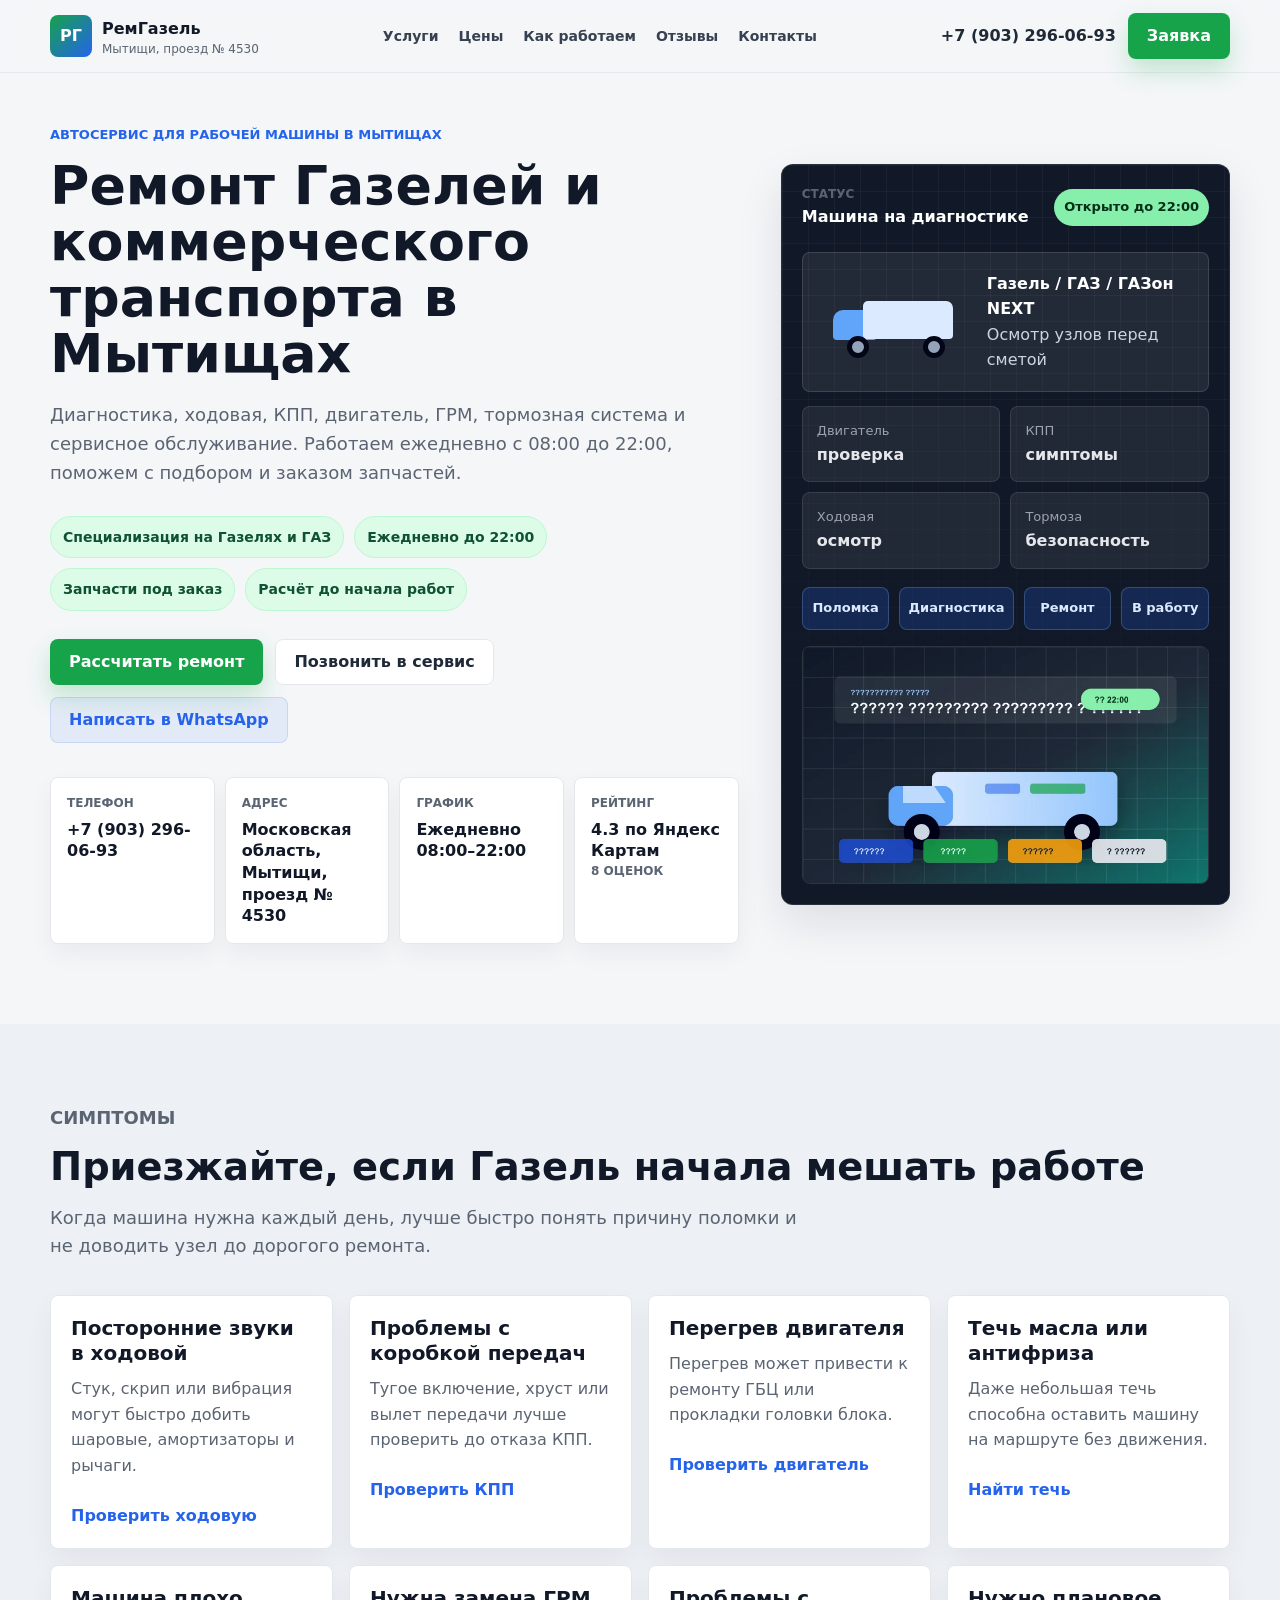
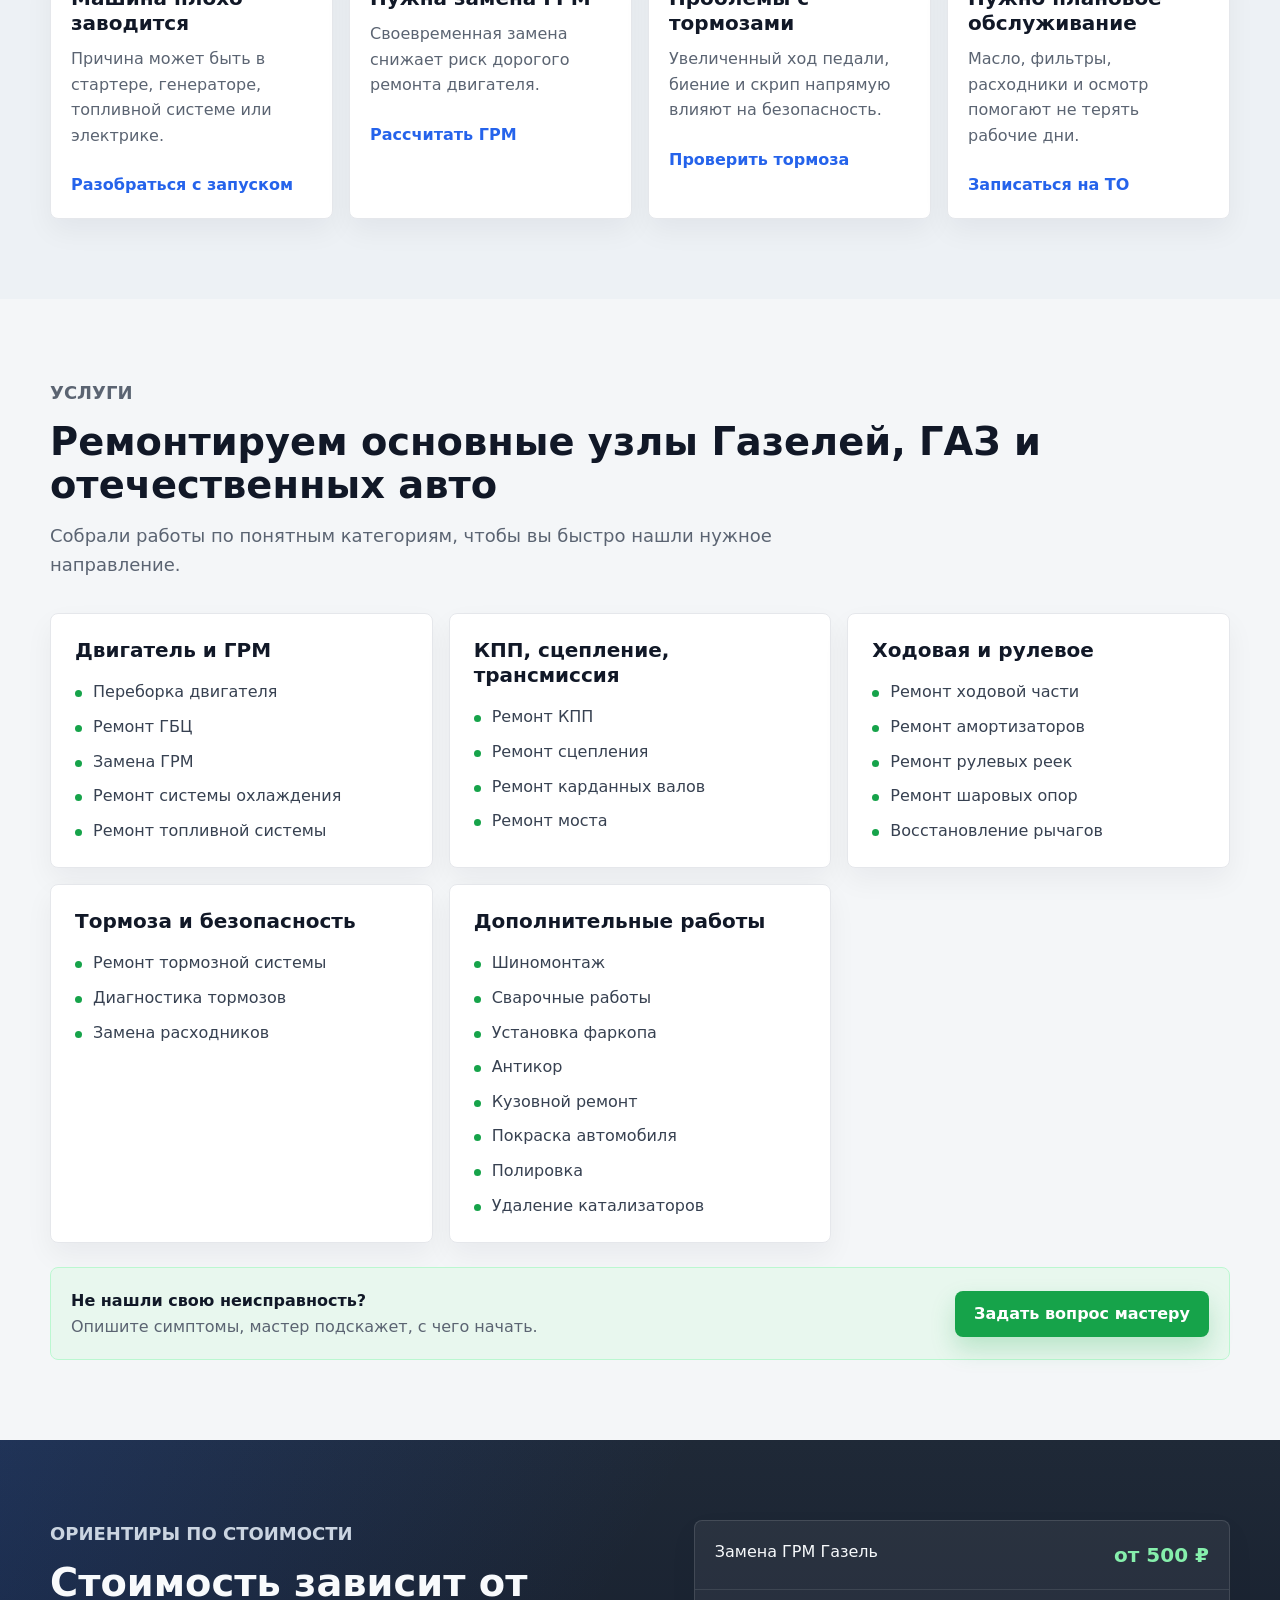
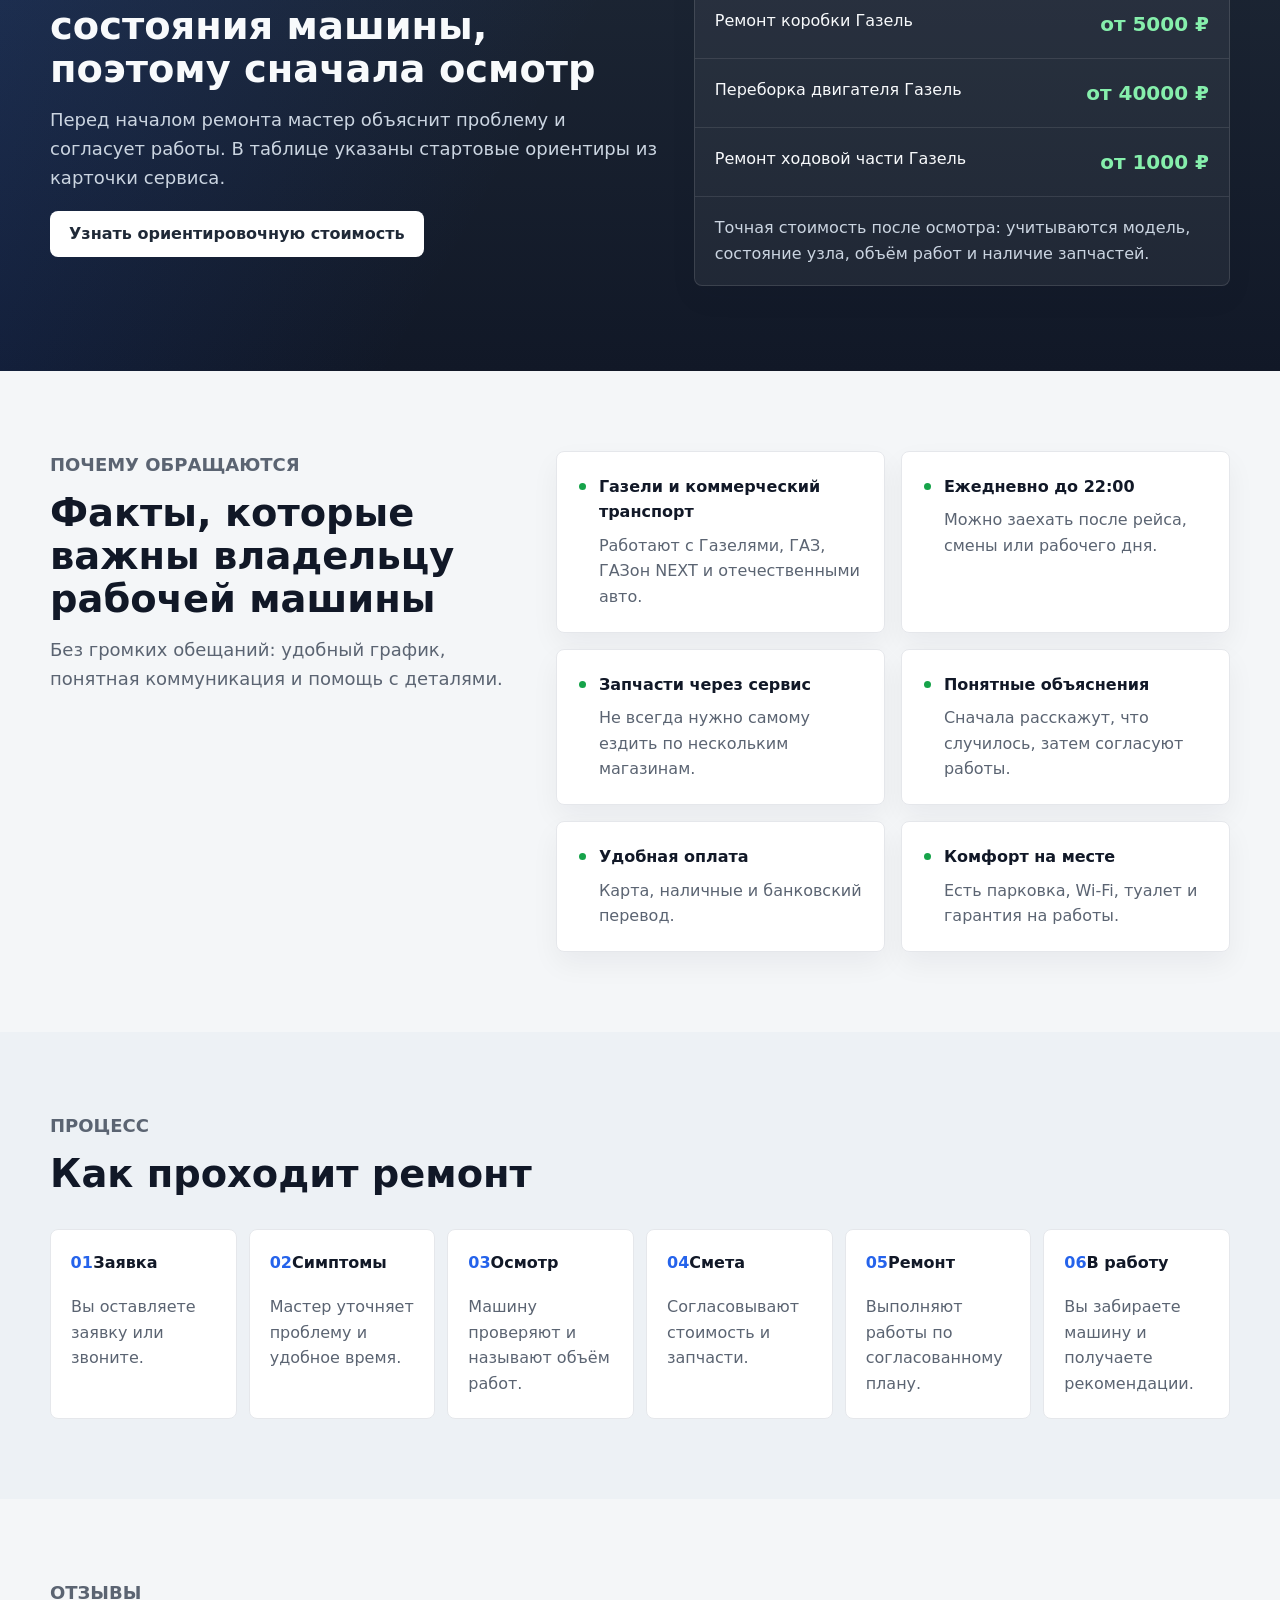
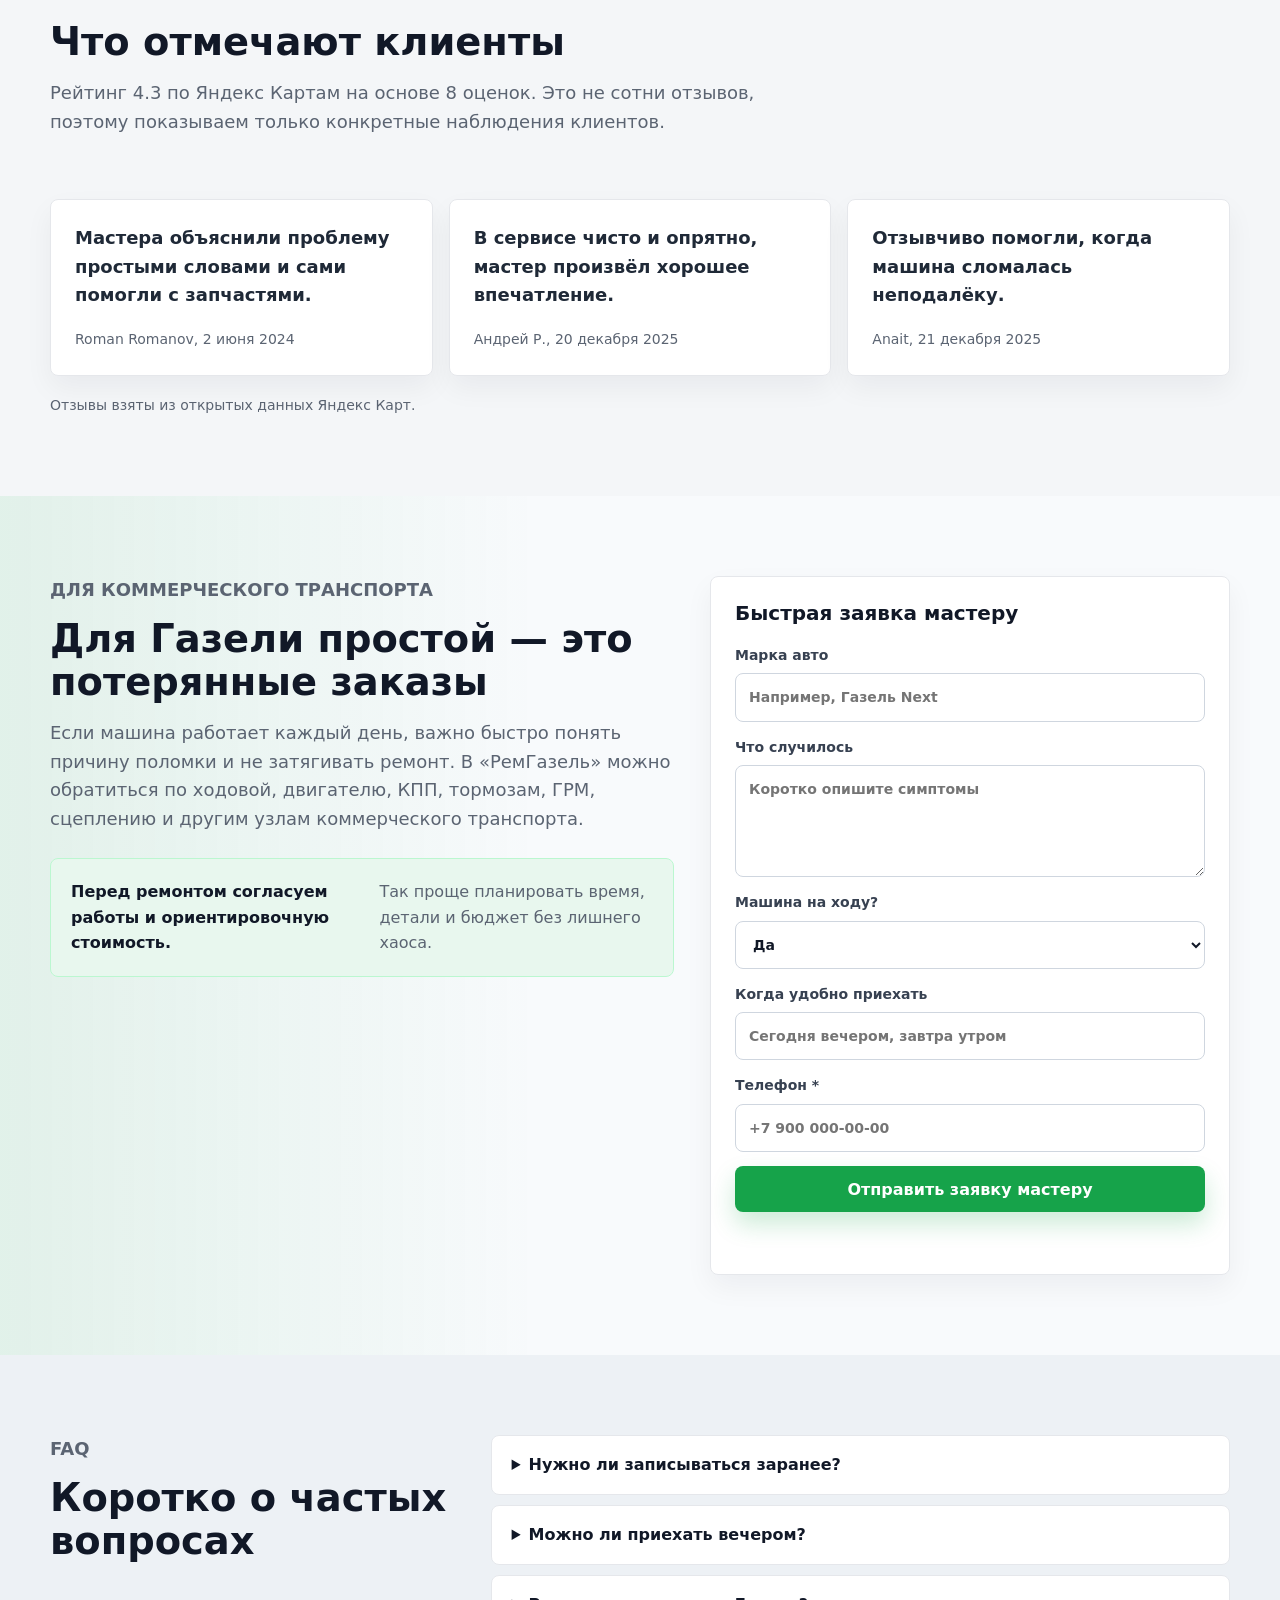
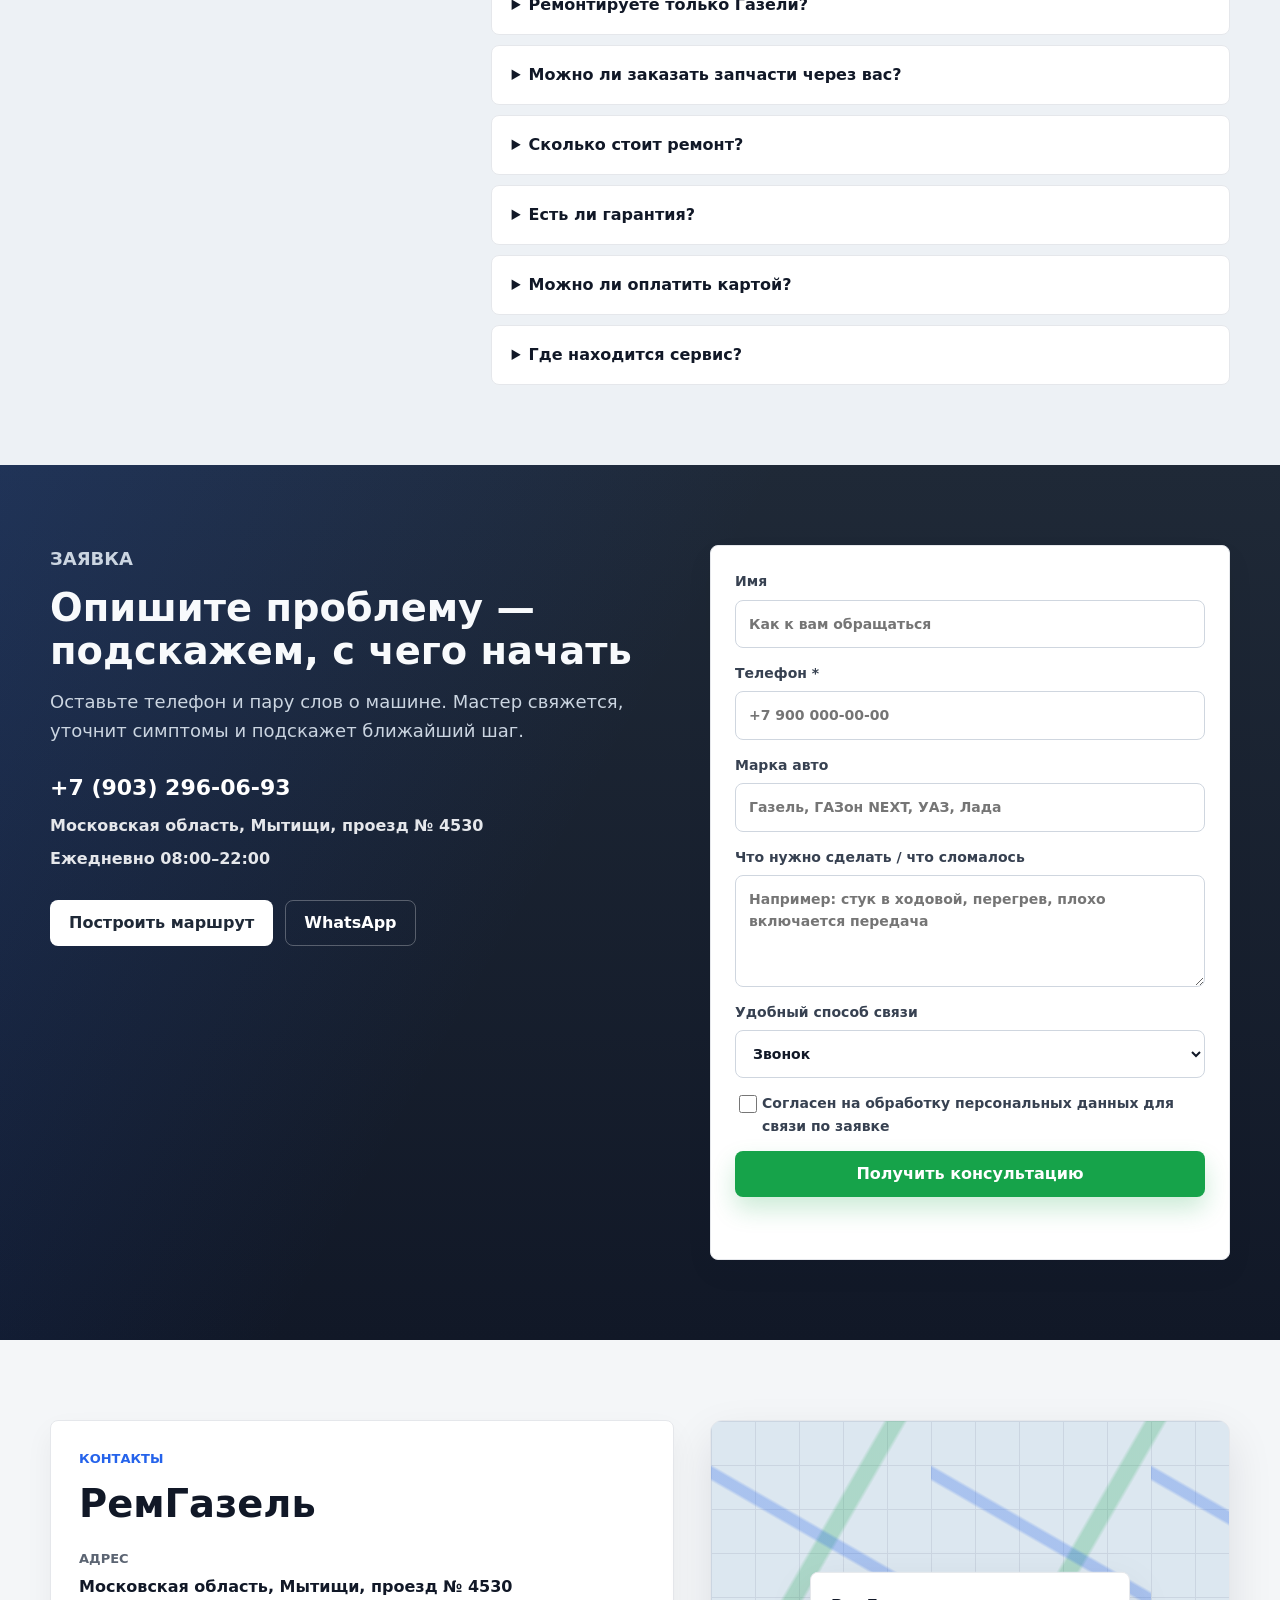
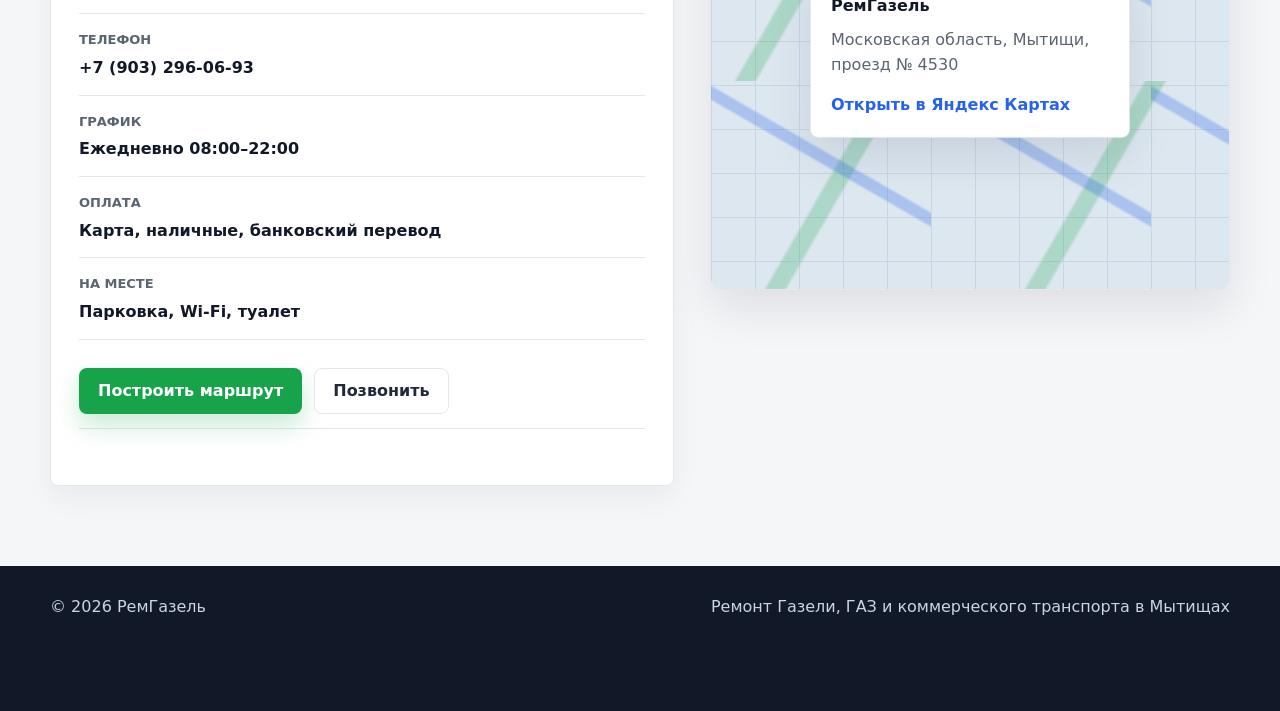
==== index.html @ 5da4205f "Build RemGazel landing" ====
﻿<!doctype html>
<html lang="ru">
<head>
    <meta charset="utf-8">
    <meta name="viewport" content="width=device-width, initial-scale=1">
    <title>Ремонт Газелей в Мытищах | РемГазель</title>
    <meta name="description" content="Ремонт Газелей и коммерческого транспорта в Мытищах: диагностика, КПП, двигатель, ГРМ, ходовая. Ежедневно 08:00–22:00.">
    <meta name="robots" content="index, follow">
    <link rel="canonical" href="https://rombensonn.github.io/remgazel/">
    <meta property="og:type" content="website">
    <meta property="og:title" content="Ремонт Газелей и коммерческого транспорта в Мытищах">
    <meta property="og:description" content="Понятная диагностика, согласование стоимости, помощь с запчастями и работа ежедневно до 22:00.">
    <meta property="og:url" content="https://rombensonn.github.io/remgazel/">
    <meta property="og:image" content="https://rombensonn.github.io/remgazel/assets/img/og-remgazel.webp">
    <meta property="og:locale" content="ru_RU">
    <meta name="theme-color" content="#1F2937">
    <link rel="icon" href="data:image/svg+xml,%3Csvg xmlns='http://www.w3.org/2000/svg' viewBox='0 0 64 64'%3E%3Crect width='64' height='64' rx='10' fill='%2316A34A'/%3E%3Ctext x='32' y='40' font-size='24' text-anchor='middle' font-family='Arial' font-weight='800' fill='white'%3E%D0%A0%D0%93%3C/text%3E%3C/svg%3E">
    <link rel="preload" href="assets/img/hero-service.webp" as="image">
    <link rel="stylesheet" href="assets/css/styles.css">
    <script type="application/ld+json">{"@context":"https://schema.org","@type":"AutoRepair","name":"РемГазель","url":"https://rombensonn.github.io/remgazel/","image":"https://rombensonn.github.io/remgazel/assets/img/og-remgazel.webp","telephone":"+7 (903) 296-06-93","address":{"@type":"PostalAddress","streetAddress":"проезд № 4530","addressLocality":"Мытищи","addressRegion":"Московская область","addressCountry":"RU"},"openingHours":"Mo-Su 08:00-22:00","areaServed":["Мытищи","Московская область"],"aggregateRating":{"@type":"AggregateRating","ratingValue":"4.3","ratingCount":8},"paymentAccepted":["Cash","Credit Card","Bank Transfer"],"makesOffer":[{"@type":"Offer","name":"Ремонт Газели в Мытищах"},{"@type":"Offer","name":"Ремонт коммерческого транспорта"},{"@type":"Offer","name":"Замена ГРМ Газель"},{"@type":"Offer","name":"Ремонт КПП Газель"},{"@type":"Offer","name":"Ремонт двигателя Газель"},{"@type":"Offer","name":"Ремонт ходовой Газель"}]}</script>
    <script type="application/ld+json">{"@context":"https://schema.org","@type":"FAQPage","mainEntity":[{"@type":"Question","name":"Нужно ли записываться заранее?","acceptedAnswer":{"@type":"Answer","text":"Лучше позвонить или оставить заявку: мастер уточнит симптомы и подскажет удобное время приезда."}},{"@type":"Question","name":"Можно ли приехать вечером?","acceptedAnswer":{"@type":"Answer","text":"Да. Сервис работает ежедневно с 08:00 до 22:00, можно заехать после рейса или рабочего дня."}},{"@type":"Question","name":"Ремонтируете только Газели?","acceptedAnswer":{"@type":"Answer","text":"Нет. Работаем с ГАЗ, ГАЗон NEXT, УАЗ, ВАЗ, Лада и другим отечественным, легковым и коммерческим транспортом."}},{"@type":"Question","name":"Можно ли заказать запчасти через вас?","acceptedAnswer":{"@type":"Answer","text":"Да. По многим работам мастер подскажет по деталям и поможет оформить заказ через сервис."}},{"@type":"Question","name":"Сколько стоит ремонт?","acceptedAnswer":{"@type":"Answer","text":"Точная стоимость зависит от модели, состояния узла и объёма работ. До ремонта согласуем ориентировочную смету."}},{"@type":"Question","name":"Есть ли гарантия?","acceptedAnswer":{"@type":"Answer","text":"Да, на выполненные работы предоставляется гарантия. Условия зависят от вида ремонта и установленных деталей."}},{"@type":"Question","name":"Можно ли оплатить картой?","acceptedAnswer":{"@type":"Answer","text":"Да. Доступна оплата картой, наличными и банковским переводом."}},{"@type":"Question","name":"Где находится сервис?","acceptedAnswer":{"@type":"Answer","text":"Мы находимся в Мытищах: Московская область, проезд № 4530."}}]}</script>
</head>
<body>
<a class="skip-link" href="#main">Перейти к содержанию</a>

<header class="site-header" data-header>
    <div class="container header-inner">
        <a class="brand" href="#top" aria-label="РемГазель, в начало страницы">
            <span class="brand-mark">РГ</span>
            <span>
                <strong>РемГазель</strong>
                <small>Мытищи, проезд № 4530</small>
            </span>
        </a>
        <nav class="nav" aria-label="Основная навигация" data-nav>
            <a href="#services">Услуги</a>
            <a href="#prices">Цены</a>
            <a href="#process">Как работаем</a>
            <a href="#reviews">Отзывы</a>
            <a href="#contacts">Контакты</a>
        </nav>
        <div class="header-actions">
            <a class="header-phone" href="tel:+79032960693">+7 (903) 296-06-93</a>
            <a class="btn btn-primary" href="#lead">Заявка</a>
            <button class="menu-toggle" type="button" aria-label="Открыть меню" aria-expanded="false" data-menu-toggle>
                <span></span><span></span><span></span>
            </button>
        </div>
    </div>
</header>

<main id="main">
    <section class="hero section" id="top">
        <div class="container hero-grid">
            <div class="hero-copy reveal">
                <p class="eyebrow">Автосервис для рабочей машины в Мытищах</p>
                <h1>Ремонт Газелей и коммерческого транспорта в Мытищах</h1>
                <p class="hero-subtitle">Диагностика, ходовая, КПП, двигатель, ГРМ, тормозная система и сервисное обслуживание. Работаем ежедневно с 08:00 до 22:00, поможем с подбором и заказом запчастей.</p>
                <div class="quick-points" aria-label="Короткие преимущества">
                    <span>Специализация на Газелях и ГАЗ</span>
                    <span>Ежедневно до 22:00</span>
                    <span>Запчасти под заказ</span>
                    <span>Расчёт до начала работ</span>
                </div>
                <div class="hero-cta">
                    <a class="btn btn-primary" href="#lead">Рассчитать ремонт</a>
                    <a class="btn btn-secondary" href="tel:+79032960693">Позвонить в сервис</a>
                    <a class="btn btn-ghost" target="_blank" rel="noopener" href="https://wa.me/79032960693?text=%D0%97%D0%B4%D1%80%D0%B0%D0%B2%D1%81%D1%82%D0%B2%D1%83%D0%B9%D1%82%D0%B5.%20%D0%A5%D0%BE%D1%87%D1%83%20%D1%83%D1%82%D0%BE%D1%87%D0%BD%D0%B8%D1%82%D1%8C%20%D1%80%D0%B5%D0%BC%D0%BE%D0%BD%D1%82%20%D0%93%D0%B0%D0%B7%D0%B5%D0%BB%D0%B8">Написать в WhatsApp</a>
                </div>
                <div class="hero-facts" aria-label="Контакты сервиса">
                    <div><span>Телефон</span><a href="tel:+79032960693">+7 (903) 296-06-93</a></div>
                    <div><span>Адрес</span><strong>Московская область, Мытищи, проезд № 4530</strong></div>
                    <div><span>График</span><strong>Ежедневно 08:00–22:00</strong></div>
                    <div><span>Рейтинг</span><strong>4.3 по Яндекс Картам</strong><small>8 оценок</small></div>
                </div>
            </div>

            <div class="hero-panel reveal" aria-label="Сервисная панель коммерческого транспорта">
                <div class="panel-top">
                    <div>
                        <span class="panel-label">Статус</span>
                        <strong>Машина на диагностике</strong>
                    </div>
                    <span class="live-pill">Открыто до 22:00</span>
                </div>
                <div class="vehicle-card">
                    <div class="vehicle-shape" aria-hidden="true">
                        <span class="cab"></span>
                        <span class="body"></span>
                        <span class="wheel wheel-a"></span>
                        <span class="wheel wheel-b"></span>
                    </div>
                    <div>
                        <strong>Газель / ГАЗ / ГАЗон NEXT</strong>
                        <span>Осмотр узлов перед сметой</span>
                    </div>
                </div>
                <div class="diagnostic-list">
                    <div><span>Двигатель</span><strong>проверка</strong></div>
                    <div><span>КПП</span><strong>симптомы</strong></div>
                    <div><span>Ходовая</span><strong>осмотр</strong></div>
                    <div><span>Тормоза</span><strong>безопасность</strong></div>
                </div>
                <div class="route-line" aria-label="Маршрут ремонта">
                    <span>Поломка</span>
                    <span>Диагностика</span>
                    <span>Ремонт</span>
                    <span>В работу</span>
                </div>
                <img class="hero-image" src="assets/img/hero-service.webp" width="720" height="420" alt="Инженерная панель диагностики коммерческого транспорта РемГазель">
            </div>
        </div>
    </section>

    <section class="section section-muted">
        <div class="container">
            <div class="section-head reveal">
                <p class="eyebrow">Симптомы</p>
                <h2>Приезжайте, если Газель начала мешать работе</h2>
                <p>Когда машина нужна каждый день, лучше быстро понять причину поломки и не доводить узел до дорогого ремонта.</p>
            </div>
            <div class="symptom-grid">
                                    <article class="symptom-card reveal">
                        <h3>Посторонние звуки в ходовой</h3>
                        <p>Стук, скрип или вибрация могут быстро добить шаровые, амортизаторы и рычаги.</p>
                        <a href="#lead">Проверить ходовую</a>
                    </article>
                                    <article class="symptom-card reveal">
                        <h3>Проблемы с коробкой передач</h3>
                        <p>Тугое включение, хруст или вылет передачи лучше проверить до отказа КПП.</p>
                        <a href="#lead">Проверить КПП</a>
                    </article>
                                    <article class="symptom-card reveal">
                        <h3>Перегрев двигателя</h3>
                        <p>Перегрев может привести к ремонту ГБЦ или прокладки головки блока.</p>
                        <a href="#lead">Проверить двигатель</a>
                    </article>
                                    <article class="symptom-card reveal">
                        <h3>Течь масла или антифриза</h3>
                        <p>Даже небольшая течь способна оставить машину на маршруте без движения.</p>
                        <a href="#lead">Найти течь</a>
                    </article>
                                    <article class="symptom-card reveal">
                        <h3>Машина плохо заводится</h3>
                        <p>Причина может быть в стартере, генераторе, топливной системе или электрике.</p>
                        <a href="#lead">Разобраться с запуском</a>
                    </article>
                                    <article class="symptom-card reveal">
                        <h3>Нужна замена ГРМ</h3>
                        <p>Своевременная замена снижает риск дорогого ремонта двигателя.</p>
                        <a href="#lead">Рассчитать ГРМ</a>
                    </article>
                                    <article class="symptom-card reveal">
                        <h3>Проблемы с тормозами</h3>
                        <p>Увеличенный ход педали, биение и скрип напрямую влияют на безопасность.</p>
                        <a href="#lead">Проверить тормоза</a>
                    </article>
                                    <article class="symptom-card reveal">
                        <h3>Нужно плановое обслуживание</h3>
                        <p>Масло, фильтры, расходники и осмотр помогают не терять рабочие дни.</p>
                        <a href="#lead">Записаться на ТО</a>
                    </article>
                            </div>
        </div>
    </section>

    <section class="section" id="services">
        <div class="container">
            <div class="section-head reveal">
                <p class="eyebrow">Услуги</p>
                <h2>Ремонтируем основные узлы Газелей, ГАЗ и отечественных авто</h2>
                <p>Собрали работы по понятным категориям, чтобы вы быстро нашли нужное направление.</p>
            </div>
            <div class="service-grid">
                                    <article class="service-card reveal">
                        <h3>Двигатель и ГРМ</h3>
                        <ul>
                                                            <li>Переборка двигателя</li>
                                                            <li>Ремонт ГБЦ</li>
                                                            <li>Замена ГРМ</li>
                                                            <li>Ремонт системы охлаждения</li>
                                                            <li>Ремонт топливной системы</li>
                                                    </ul>
                    </article>
                                    <article class="service-card reveal">
                        <h3>КПП, сцепление, трансмиссия</h3>
                        <ul>
                                                            <li>Ремонт КПП</li>
                                                            <li>Ремонт сцепления</li>
                                                            <li>Ремонт карданных валов</li>
                                                            <li>Ремонт моста</li>
                                                    </ul>
                    </article>
                                    <article class="service-card reveal">
                        <h3>Ходовая и рулевое</h3>
                        <ul>
                                                            <li>Ремонт ходовой части</li>
                                                            <li>Ремонт амортизаторов</li>
                                                            <li>Ремонт рулевых реек</li>
                                                            <li>Ремонт шаровых опор</li>
                                                            <li>Восстановление рычагов</li>
                                                    </ul>
                    </article>
                                    <article class="service-card reveal">
                        <h3>Тормоза и безопасность</h3>
                        <ul>
                                                            <li>Ремонт тормозной системы</li>
                                                            <li>Диагностика тормозов</li>
                                                            <li>Замена расходников</li>
                                                    </ul>
                    </article>
                                    <article class="service-card reveal">
                        <h3>Дополнительные работы</h3>
                        <ul>
                                                            <li>Шиномонтаж</li>
                                                            <li>Сварочные работы</li>
                                                            <li>Установка фаркопа</li>
                                                            <li>Антикор</li>
                                                            <li>Кузовной ремонт</li>
                                                            <li>Покраска автомобиля</li>
                                                            <li>Полировка</li>
                                                            <li>Удаление катализаторов</li>
                                                    </ul>
                    </article>
                            </div>
            <div class="inline-cta reveal">
                <div>
                    <strong>Не нашли свою неисправность?</strong>
                    <span>Опишите симптомы, мастер подскажет, с чего начать.</span>
                </div>
                <a class="btn btn-primary" href="#lead">Задать вопрос мастеру</a>
            </div>
        </div>
    </section>

    <section class="section section-graphite" id="prices">
        <div class="container prices-layout">
            <div class="section-head invert reveal">
                <p class="eyebrow">Ориентиры по стоимости</p>
                <h2>Стоимость зависит от состояния машины, поэтому сначала осмотр</h2>
                <p>Перед началом ремонта мастер объяснит проблему и согласует работы. В таблице указаны стартовые ориентиры из карточки сервиса.</p>
                <a class="btn btn-light" href="#lead">Узнать ориентировочную стоимость</a>
            </div>
            <div class="price-table reveal" role="table" aria-label="Ориентиры по стоимости ремонта">
                                    <div class="price-row" role="row">
                        <span role="cell">Замена ГРМ Газель</span>
                        <strong role="cell">от 500 ₽</strong>
                    </div>
                                    <div class="price-row" role="row">
                        <span role="cell">Ремонт коробки Газель</span>
                        <strong role="cell">от 5000 ₽</strong>
                    </div>
                                    <div class="price-row" role="row">
                        <span role="cell">Переборка двигателя Газель</span>
                        <strong role="cell">от 40000 ₽</strong>
                    </div>
                                    <div class="price-row" role="row">
                        <span role="cell">Ремонт ходовой части Газель</span>
                        <strong role="cell">от 1000 ₽</strong>
                    </div>
                                <p class="price-note">Точная стоимость после осмотра: учитываются модель, состояние узла, объём работ и наличие запчастей.</p>
            </div>
        </div>
    </section>

    <section class="section">
        <div class="container why-layout">
            <div class="section-head reveal">
                <p class="eyebrow">Почему обращаются</p>
                <h2>Факты, которые важны владельцу рабочей машины</h2>
                <p>Без громких обещаний: удобный график, понятная коммуникация и помощь с деталями.</p>
            </div>
            <div class="benefit-grid">
                <div class="benefit-card reveal"><strong>Газели и коммерческий транспорт</strong><span>Работают с Газелями, ГАЗ, ГАЗон NEXT и отечественными авто.</span></div>
                <div class="benefit-card reveal"><strong>Ежедневно до 22:00</strong><span>Можно заехать после рейса, смены или рабочего дня.</span></div>
                <div class="benefit-card reveal"><strong>Запчасти через сервис</strong><span>Не всегда нужно самому ездить по нескольким магазинам.</span></div>
                <div class="benefit-card reveal"><strong>Понятные объяснения</strong><span>Сначала расскажут, что случилось, затем согласуют работы.</span></div>
                <div class="benefit-card reveal"><strong>Удобная оплата</strong><span>Карта, наличные и банковский перевод.</span></div>
                <div class="benefit-card reveal"><strong>Комфорт на месте</strong><span>Есть парковка, Wi-Fi, туалет и гарантия на работы.</span></div>
            </div>
        </div>
    </section>

    <section class="section section-muted" id="process">
        <div class="container">
            <div class="section-head reveal">
                <p class="eyebrow">Процесс</p>
                <h2>Как проходит ремонт</h2>
            </div>
            <ol class="process-route reveal">
                <li><span>01</span><strong>Заявка</strong><p>Вы оставляете заявку или звоните.</p></li>
                <li><span>02</span><strong>Симптомы</strong><p>Мастер уточняет проблему и удобное время.</p></li>
                <li><span>03</span><strong>Осмотр</strong><p>Машину проверяют и называют объём работ.</p></li>
                <li><span>04</span><strong>Смета</strong><p>Согласовывают стоимость и запчасти.</p></li>
                <li><span>05</span><strong>Ремонт</strong><p>Выполняют работы по согласованному плану.</p></li>
                <li><span>06</span><strong>В работу</strong><p>Вы забираете машину и получаете рекомендации.</p></li>
            </ol>
        </div>
    </section>

    <section class="section" id="reviews">
        <div class="container reviews-layout">
            <div class="section-head reveal">
                <p class="eyebrow">Отзывы</p>
                <h2>Что отмечают клиенты</h2>
                <p>Рейтинг 4.3 по Яндекс Картам на основе 8 оценок. Это не сотни отзывов, поэтому показываем только конкретные наблюдения клиентов.</p>
            </div>
            <div class="review-grid">
                <figure class="review-card reveal">
                    <blockquote>Мастера объяснили проблему простыми словами и сами помогли с запчастями.</blockquote>
                    <figcaption>Roman Romanov, 2 июня 2024</figcaption>
                </figure>
                <figure class="review-card reveal">
                    <blockquote>В сервисе чисто и опрятно, мастер произвёл хорошее впечатление.</blockquote>
                    <figcaption>Андрей Р., 20 декабря 2025</figcaption>
                </figure>
                <figure class="review-card reveal">
                    <blockquote>Отзывчиво помогли, когда машина сломалась неподалёку.</blockquote>
                    <figcaption>Anait, 21 декабря 2025</figcaption>
                </figure>
            </div>
            <p class="source-note">Отзывы взяты из открытых данных Яндекс Карт.</p>
        </div>
    </section>

    <section class="section commercial-section">
        <div class="container commercial-grid">
            <div class="commercial-copy reveal">
                <p class="eyebrow">Для коммерческого транспорта</p>
                <h2>Для Газели простой — это потерянные заказы</h2>
                <p>Если машина работает каждый день, важно быстро понять причину поломки и не затягивать ремонт. В «РемГазель» можно обратиться по ходовой, двигателю, КПП, тормозам, ГРМ, сцеплению и другим узлам коммерческого транспорта.</p>
                <div class="risk-card">
                    <strong>Перед ремонтом согласуем работы и ориентировочную стоимость.</strong>
                    <span>Так проще планировать время, детали и бюджет без лишнего хаоса.</span>
                </div>
            </div>
            <form class="lead-form mini-form reveal" data-lead-form novalidate>
                <h3>Быстрая заявка мастеру</h3>
                <label>Марка авто<input name="car" type="text" maxlength="80" placeholder="Например, Газель Next"></label>
                <label>Что случилось<textarea name="issue" maxlength="1000" placeholder="Коротко опишите симптомы"></textarea></label>
                <label>Машина на ходу?
                    <select name="vehicle_status">
                        <option value="Да">Да</option>
                        <option value="Нет">Нет</option>
                    </select>
                </label>
                <label>Когда удобно приехать<input name="preferred_time" type="text" maxlength="80" placeholder="Сегодня вечером, завтра утром"></label>
                <label>Телефон *<input name="phone" type="tel" inputmode="tel" autocomplete="tel" required placeholder="+7 900 000-00-00"></label>
                <input type="hidden" name="contact_method" value="Звонок">
                <input type="hidden" name="page_url" value="">
                <input type="hidden" name="utm_source" value="">
                <input type="hidden" name="utm_medium" value="">
                <input type="hidden" name="utm_campaign" value="">
                <label class="hp-field">Сайт<input name="website" type="text" tabindex="-1" autocomplete="off"></label>
                <button class="btn btn-primary" type="submit">Отправить заявку мастеру</button>
                <p class="form-message" role="status" aria-live="polite"></p>
            </form>
        </div>
    </section>

    <section class="section section-muted" id="faq">
        <div class="container faq-layout">
            <div class="section-head reveal">
                <p class="eyebrow">FAQ</p>
                <h2>Коротко о частых вопросах</h2>
            </div>
            <div class="faq-list reveal">
                                    <details>
                        <summary>Нужно ли записываться заранее?</summary>
                        <p>Лучше позвонить или оставить заявку: мастер уточнит симптомы и подскажет удобное время приезда.</p>
                    </details>
                                    <details>
                        <summary>Можно ли приехать вечером?</summary>
                        <p>Да. Сервис работает ежедневно с 08:00 до 22:00, можно заехать после рейса или рабочего дня.</p>
                    </details>
                                    <details>
                        <summary>Ремонтируете только Газели?</summary>
                        <p>Нет. Работаем с ГАЗ, ГАЗон NEXT, УАЗ, ВАЗ, Лада и другим отечественным, легковым и коммерческим транспортом.</p>
                    </details>
                                    <details>
                        <summary>Можно ли заказать запчасти через вас?</summary>
                        <p>Да. По многим работам мастер подскажет по деталям и поможет оформить заказ через сервис.</p>
                    </details>
                                    <details>
                        <summary>Сколько стоит ремонт?</summary>
                        <p>Точная стоимость зависит от модели, состояния узла и объёма работ. До ремонта согласуем ориентировочную смету.</p>
                    </details>
                                    <details>
                        <summary>Есть ли гарантия?</summary>
                        <p>Да, на выполненные работы предоставляется гарантия. Условия зависят от вида ремонта и установленных деталей.</p>
                    </details>
                                    <details>
                        <summary>Можно ли оплатить картой?</summary>
                        <p>Да. Доступна оплата картой, наличными и банковским переводом.</p>
                    </details>
                                    <details>
                        <summary>Где находится сервис?</summary>
                        <p>Мы находимся в Мытищах: Московская область, проезд № 4530.</p>
                    </details>
                            </div>
        </div>
    </section>

    <section class="section final-cta" id="lead">
        <div class="container lead-grid">
            <div class="section-head invert reveal">
                <p class="eyebrow">Заявка</p>
                <h2>Опишите проблему — подскажем, с чего начать</h2>
                <p>Оставьте телефон и пару слов о машине. Мастер свяжется, уточнит симптомы и подскажет ближайший шаг.</p>
                <div class="contact-stack">
                    <a href="tel:+79032960693">+7 (903) 296-06-93</a>
                    <span>Московская область, Мытищи, проезд № 4530</span>
                    <span>Ежедневно 08:00–22:00</span>
                </div>
                <div class="hero-cta">
                    <a class="btn btn-light" target="_blank" rel="noopener" href="https://yandex.ru/maps/?text=%D0%9C%D0%BE%D1%81%D0%BA%D0%BE%D0%B2%D1%81%D0%BA%D0%B0%D1%8F+%D0%BE%D0%B1%D0%BB%D0%B0%D1%81%D1%82%D1%8C%2C+%D0%9C%D1%8B%D1%82%D0%B8%D1%89%D0%B8%2C+%D0%BF%D1%80%D0%BE%D0%B5%D0%B7%D0%B4+%E2%84%96+4530">Построить маршрут</a>
                    <a class="btn btn-outline-light" target="_blank" rel="noopener" href="https://wa.me/79032960693?text=%D0%97%D0%B4%D1%80%D0%B0%D0%B2%D1%81%D1%82%D0%B2%D1%83%D0%B9%D1%82%D0%B5.%20%D0%A5%D0%BE%D1%87%D1%83%20%D1%83%D1%82%D0%BE%D1%87%D0%BD%D0%B8%D1%82%D1%8C%20%D1%80%D0%B5%D0%BC%D0%BE%D0%BD%D1%82%20%D0%93%D0%B0%D0%B7%D0%B5%D0%BB%D0%B8">WhatsApp</a>
                </div>
            </div>
            <form class="lead-form reveal" data-lead-form novalidate>
                <label>Имя<input name="name" type="text" maxlength="80" autocomplete="name" placeholder="Как к вам обращаться"></label>
                <label>Телефон *<input name="phone" type="tel" inputmode="tel" autocomplete="tel" required placeholder="+7 900 000-00-00"></label>
                <label>Марка авто<input name="car" type="text" maxlength="80" placeholder="Газель, ГАЗон NEXT, УАЗ, Лада"></label>
                <label>Что нужно сделать / что сломалось<textarea name="issue" maxlength="1000" placeholder="Например: стук в ходовой, перегрев, плохо включается передача"></textarea></label>
                <label>Удобный способ связи
                    <select name="contact_method">
                        <option value="Звонок">Звонок</option>
                        <option value="WhatsApp">WhatsApp</option>
                        <option value="Telegram">Telegram</option>
                    </select>
                </label>
                <label class="consent"><input type="checkbox" name="consent" value="1" required> Согласен на обработку персональных данных для связи по заявке</label>
                <input type="hidden" name="page_url" value="">
                <input type="hidden" name="utm_source" value="">
                <input type="hidden" name="utm_medium" value="">
                <input type="hidden" name="utm_campaign" value="">
                <label class="hp-field">Сайт<input name="website" type="text" tabindex="-1" autocomplete="off"></label>
                <button class="btn btn-primary" type="submit">Получить консультацию</button>
                <p class="form-message" role="status" aria-live="polite"></p>
            </form>
        </div>
    </section>

    <section class="section contacts-section" id="contacts">
        <div class="container contacts-grid">
            <div class="contact-card reveal">
                <p class="eyebrow">Контакты</p>
                <h2>РемГазель</h2>
                <dl>
                    <div><dt>Адрес</dt><dd>Московская область, Мытищи, проезд № 4530</dd></div>
                    <div><dt>Телефон</dt><dd><a href="tel:+79032960693">+7 (903) 296-06-93</a></dd></div>
                    <div><dt>График</dt><dd>Ежедневно 08:00–22:00</dd></div>
                    <div><dt>Оплата</dt><dd>Карта, наличные, банковский перевод</dd></div>
                    <div><dt>На месте</dt><dd>Парковка, Wi‑Fi, туалет</dd></div>
                </dl>
                <div class="hero-cta">
                    <a class="btn btn-primary" target="_blank" rel="noopener" href="https://yandex.ru/maps/?text=%D0%9C%D0%BE%D1%81%D0%BA%D0%BE%D0%B2%D1%81%D0%BA%D0%B0%D1%8F+%D0%BE%D0%B1%D0%BB%D0%B0%D1%81%D1%82%D1%8C%2C+%D0%9C%D1%8B%D1%82%D0%B8%D1%89%D0%B8%2C+%D0%BF%D1%80%D0%BE%D0%B5%D0%B7%D0%B4+%E2%84%96+4530">Построить маршрут</a>
                    <a class="btn btn-secondary" href="tel:+79032960693">Позвонить</a>
                </div>
            </div>
            <div class="map-placeholder reveal" role="img" aria-label="Карта проезда к автосервису РемГазель в Мытищах">
                <div class="map-grid" aria-hidden="true"></div>
                <div class="map-pin">
                    <strong>РемГазель</strong>
                    <span>Московская область, Мытищи, проезд № 4530</span>
                    <a target="_blank" rel="noopener" href="https://yandex.ru/maps/?text=%D0%9C%D0%BE%D1%81%D0%BA%D0%BE%D0%B2%D1%81%D0%BA%D0%B0%D1%8F+%D0%BE%D0%B1%D0%BB%D0%B0%D1%81%D1%82%D1%8C%2C+%D0%9C%D1%8B%D1%82%D0%B8%D1%89%D0%B8%2C+%D0%BF%D1%80%D0%BE%D0%B5%D0%B7%D0%B4+%E2%84%96+4530">Открыть в Яндекс Картах</a>
                </div>
            </div>
        </div>
    </section>
</main>

<footer class="site-footer">
    <div class="container footer-inner">
        <span>© 2026 РемГазель</span>
        <span>Ремонт Газели, ГАЗ и коммерческого транспорта в Мытищах</span>
    </div>
</footer>

<div class="mobile-cta" aria-label="Быстрые действия">
    <a href="tel:+79032960693">Позвонить</a>
    <a target="_blank" rel="noopener" href="https://wa.me/79032960693?text=%D0%97%D0%B4%D1%80%D0%B0%D0%B2%D1%81%D1%82%D0%B2%D1%83%D0%B9%D1%82%D0%B5.%20%D0%A5%D0%BE%D1%87%D1%83%20%D1%83%D1%82%D0%BE%D1%87%D0%BD%D0%B8%D1%82%D1%8C%20%D1%80%D0%B5%D0%BC%D0%BE%D0%BD%D1%82%20%D0%93%D0%B0%D0%B7%D0%B5%D0%BB%D0%B8">WhatsApp</a>
    <a href="#lead">Заявка</a>
</div>

<script src="assets/js/main.js" defer></script>
</body>
</html>
---- assets/css/styles.css ----
:root {
    --bg: #f4f6f8;
    --surface: #ffffff;
    --surface-2: #eef3f8;
    --text: #111827;
    --muted: #5b6472;
    --graphite: #1f2937;
    --graphite-2: #111827;
    --line: #e5e7eb;
    --primary: #2563eb;
    --primary-dark: #1d4ed8;
    --green: #16a34a;
    --green-dark: #15803d;
    --amber: #f59e0b;
    --danger: #b91c1c;
    --radius: 8px;
    --shadow: 0 18px 45px rgba(15, 23, 42, 0.10);
    --container: 1180px;
}

* {
    box-sizing: border-box;
}

html {
    scroll-behavior: smooth;
}

body {
    margin: 0;
    color: var(--text);
    background: var(--bg);
    font-family: Inter, ui-sans-serif, system-ui, -apple-system, BlinkMacSystemFont, "Segoe UI", Arial, sans-serif;
    font-size: 16px;
    line-height: 1.6;
    text-rendering: optimizeLegibility;
}

img,
svg {
    display: block;
    max-width: 100%;
}

a {
    color: inherit;
    text-decoration: none;
}

button,
input,
textarea,
select {
    font: inherit;
}

button,
a,
summary {
    touch-action: manipulation;
}

:focus-visible {
    outline: 3px solid rgba(37, 99, 235, 0.35);
    outline-offset: 3px;
}

.skip-link {
    position: fixed;
    left: 16px;
    top: 10px;
    z-index: 200;
    transform: translateY(-140%);
    background: var(--graphite);
    color: #fff;
    padding: 10px 14px;
    border-radius: var(--radius);
}

.skip-link:focus {
    transform: translateY(0);
}

.container {
    width: min(100% - 32px, var(--container));
    margin-inline: auto;
}

.section {
    padding: 80px 0;
}

.section-muted {
    background: #edf1f5;
}

.section-graphite,
.final-cta {
    color: #f8fafc;
    background:
        linear-gradient(120deg, rgba(37, 99, 235, 0.18), transparent 44%),
        linear-gradient(180deg, var(--graphite), var(--graphite-2));
}

.site-header {
    position: sticky;
    top: 0;
    z-index: 100;
    background: rgba(244, 246, 248, 0.92);
    border-bottom: 1px solid rgba(229, 231, 235, 0.9);
    backdrop-filter: blur(16px);
}

.header-inner {
    min-height: 72px;
    display: flex;
    align-items: center;
    justify-content: space-between;
    gap: 18px;
}

.brand {
    display: inline-flex;
    align-items: center;
    gap: 10px;
    min-width: max-content;
}

.brand-mark {
    display: grid;
    width: 42px;
    height: 42px;
    place-items: center;
    color: #fff;
    font-weight: 800;
    background: linear-gradient(135deg, var(--green), var(--primary));
    border-radius: 8px;
}

.brand strong,
.brand small {
    display: block;
}

.brand small {
    color: var(--muted);
    font-size: 12px;
    line-height: 1.2;
}

.nav {
    display: flex;
    align-items: center;
    gap: 20px;
    color: #374151;
    font-size: 14px;
    font-weight: 650;
}

.nav a {
    padding: 10px 0;
}

.nav a:hover {
    color: var(--primary);
}

.header-actions {
    display: flex;
    align-items: center;
    gap: 12px;
}

.header-phone {
    color: var(--graphite);
    font-weight: 800;
    white-space: nowrap;
}

.menu-toggle {
    display: none;
    width: 46px;
    height: 46px;
    border: 1px solid var(--line);
    border-radius: var(--radius);
    background: #fff;
    cursor: pointer;
}

.menu-toggle span {
    display: block;
    width: 20px;
    height: 2px;
    margin: 5px auto;
    background: var(--graphite);
}

.btn {
    display: inline-flex;
    min-height: 46px;
    align-items: center;
    justify-content: center;
    gap: 8px;
    padding: 12px 18px;
    border: 1px solid transparent;
    border-radius: var(--radius);
    font-weight: 750;
    line-height: 1.2;
    cursor: pointer;
    transition: transform 180ms ease, box-shadow 180ms ease, background 180ms ease, border-color 180ms ease;
}

.btn:hover {
    transform: translateY(-1px);
}

.btn:active {
    transform: translateY(0);
}

.btn-primary {
    color: #fff;
    background: var(--green);
    box-shadow: 0 12px 24px rgba(22, 163, 74, 0.22);
}

.btn-primary:hover {
    background: var(--green-dark);
}

.btn-secondary {
    color: var(--graphite);
    background: #fff;
    border-color: var(--line);
}

.btn-ghost {
    color: var(--primary);
    background: rgba(37, 99, 235, 0.08);
    border-color: rgba(37, 99, 235, 0.15);
}

.btn-light {
    color: var(--graphite);
    background: #fff;
}

.btn-outline-light {
    color: #fff;
    border-color: rgba(255, 255, 255, 0.28);
}

.hero {
    padding-top: 52px;
    overflow: hidden;
}

.hero-grid {
    display: grid;
    grid-template-columns: minmax(0, 1.15fr) minmax(380px, 0.75fr);
    gap: 42px;
    align-items: center;
}

.eyebrow {
    margin: 0 0 12px;
    color: var(--primary);
    font-size: 13px;
    font-weight: 850;
    text-transform: uppercase;
}

.invert .eyebrow,
.section-graphite .eyebrow,
.final-cta .eyebrow {
    color: #93c5fd;
}

h1,
h2,
h3,
p {
    margin-top: 0;
}

h1 {
    max-width: 900px;
    margin-bottom: 20px;
    font-size: clamp(36px, 4.2vw, 54px);
    line-height: 1.04;
}

h2 {
    margin-bottom: 16px;
    font-size: clamp(28px, 3vw, 44px);
    line-height: 1.12;
}

h3 {
    margin-bottom: 10px;
    font-size: 20px;
    line-height: 1.25;
}

.hero-subtitle,
.section-head p {
    max-width: 760px;
    color: var(--muted);
    font-size: 18px;
}

.invert p,
.section-graphite .section-head p,
.final-cta .section-head p {
    color: #cbd5e1;
}

.quick-points {
    display: flex;
    flex-wrap: wrap;
    gap: 10px;
    margin: 28px 0;
}

.quick-points span {
    padding: 9px 12px;
    color: #0f5132;
    background: #dcfce7;
    border: 1px solid #bbf7d0;
    border-radius: 999px;
    font-size: 14px;
    font-weight: 750;
}

.hero-cta {
    display: flex;
    flex-wrap: wrap;
    gap: 12px;
    margin: 28px 0;
}

.hero-facts {
    display: grid;
    grid-template-columns: repeat(4, minmax(0, 1fr));
    gap: 10px;
    margin-top: 34px;
}

.hero-facts div {
    min-height: 112px;
    padding: 16px;
    background: #fff;
    border: 1px solid var(--line);
    border-radius: var(--radius);
    box-shadow: 0 10px 25px rgba(15, 23, 42, 0.05);
}

.hero-facts span,
.hero-facts small,
.panel-label {
    display: block;
    color: var(--muted);
    font-size: 12px;
    font-weight: 700;
    text-transform: uppercase;
}

.hero-facts strong,
.hero-facts a {
    display: block;
    margin-top: 6px;
    font-weight: 850;
    line-height: 1.35;
}

.hero-panel {
    position: relative;
    padding: 20px;
    background: #111827;
    border: 1px solid rgba(255, 255, 255, 0.1);
    border-radius: 12px;
    box-shadow: var(--shadow);
    overflow: hidden;
}

.hero-panel::before {
    content: "";
    position: absolute;
    inset: 0;
    background:
        linear-gradient(rgba(255,255,255,0.045) 1px, transparent 1px),
        linear-gradient(90deg, rgba(255,255,255,0.045) 1px, transparent 1px);
    background-size: 26px 26px;
    mask-image: linear-gradient(180deg, #000, transparent 92%);
    pointer-events: none;
}

.panel-top,
.vehicle-card,
.diagnostic-list,
.route-line,
.hero-image {
    position: relative;
    z-index: 1;
}

.panel-top {
    display: flex;
    align-items: center;
    justify-content: space-between;
    gap: 12px;
    color: #fff;
}

.live-pill {
    padding: 8px 10px;
    color: #052e16;
    background: #86efac;
    border-radius: 999px;
    font-size: 13px;
    font-weight: 850;
    white-space: nowrap;
}

.vehicle-card {
    display: grid;
    grid-template-columns: 150px 1fr;
    gap: 16px;
    align-items: center;
    margin-top: 22px;
    padding: 18px;
    color: #fff;
    background: rgba(255, 255, 255, 0.08);
    border: 1px solid rgba(255, 255, 255, 0.12);
    border-radius: var(--radius);
}

.vehicle-card span {
    display: block;
    color: #cbd5e1;
}

.vehicle-shape {
    position: relative;
    height: 82px;
}

.vehicle-shape .cab,
.vehicle-shape .body,
.vehicle-shape .wheel {
    position: absolute;
    display: block;
}

.vehicle-shape .body {
    left: 42px;
    top: 20px;
    width: 90px;
    height: 38px;
    background: #dbeafe;
    border-radius: 5px 7px 4px 4px;
}

.vehicle-shape .cab {
    left: 12px;
    top: 29px;
    width: 44px;
    height: 30px;
    background: #60a5fa;
    border-radius: 10px 4px 4px 4px;
}

.vehicle-shape .wheel {
    top: 55px;
    width: 22px;
    height: 22px;
    border: 5px solid #020617;
    background: #94a3b8;
    border-radius: 50%;
}

.wheel-a {
    left: 26px;
}

.wheel-b {
    left: 102px;
}

.diagnostic-list {
    display: grid;
    grid-template-columns: repeat(2, 1fr);
    gap: 10px;
    margin-top: 14px;
}

.diagnostic-list div {
    padding: 14px;
    color: #e5e7eb;
    background: rgba(255, 255, 255, 0.07);
    border: 1px solid rgba(255, 255, 255, 0.10);
    border-radius: var(--radius);
}

.diagnostic-list span {
    display: block;
    color: #9ca3af;
    font-size: 13px;
}

.route-line {
    display: grid;
    grid-template-columns: repeat(4, 1fr);
    gap: 10px;
    margin-top: 18px;
}

.route-line span {
    position: relative;
    padding: 10px 8px;
    color: #dbeafe;
    background: rgba(37, 99, 235, 0.22);
    border: 1px solid rgba(147, 197, 253, 0.24);
    border-radius: var(--radius);
    font-size: 13px;
    font-weight: 800;
    text-align: center;
}

.hero-image {
    width: 100%;
    height: auto;
    margin-top: 16px;
    border-radius: var(--radius);
    border: 1px solid rgba(255, 255, 255, 0.12);
}

.section-head {
    margin-bottom: 34px;
}

.symptom-grid,
.service-grid,
.benefit-grid,
.review-grid {
    display: grid;
    gap: 16px;
}

.symptom-grid {
    grid-template-columns: repeat(4, 1fr);
}

.symptom-card,
.service-card,
.benefit-card,
.review-card,
.contact-card,
.lead-form,
.price-table {
    background: var(--surface);
    border: 1px solid var(--line);
    border-radius: var(--radius);
    box-shadow: 0 12px 28px rgba(15, 23, 42, 0.05);
}

.symptom-card {
    min-height: 220px;
    padding: 20px;
}

.symptom-card p {
    color: var(--muted);
}

.symptom-card a {
    display: inline-flex;
    margin-top: 8px;
    color: var(--primary);
    font-weight: 850;
}

.service-grid {
    grid-template-columns: repeat(3, 1fr);
}

.service-card {
    padding: 24px;
}

.service-card ul {
    display: grid;
    gap: 9px;
    margin: 16px 0 0;
    padding: 0;
    list-style: none;
}

.service-card li {
    position: relative;
    padding-left: 18px;
    color: #374151;
}

.service-card li::before,
.benefit-card::before {
    content: "";
    position: absolute;
    width: 7px;
    height: 7px;
    border-radius: 50%;
    background: var(--green);
}

.service-card li::before {
    left: 0;
    top: 11px;
}

.inline-cta,
.risk-card {
    display: flex;
    align-items: center;
    justify-content: space-between;
    gap: 18px;
    margin-top: 24px;
    padding: 20px;
    background: #e8f7ee;
    border: 1px solid #bbf7d0;
    border-radius: var(--radius);
}

.inline-cta span,
.risk-card span {
    display: block;
    color: var(--muted);
}

.prices-layout {
    display: grid;
    grid-template-columns: minmax(0, 0.85fr) minmax(360px, 0.75fr);
    gap: 36px;
    align-items: start;
}

.price-table {
    overflow: hidden;
    background: rgba(255, 255, 255, 0.06);
    border-color: rgba(255, 255, 255, 0.12);
}

.price-row {
    display: grid;
    grid-template-columns: 1fr auto;
    gap: 18px;
    padding: 18px 20px;
    color: #f8fafc;
    border-bottom: 1px solid rgba(255, 255, 255, 0.10);
}

.price-row strong {
    color: #86efac;
    font-size: 20px;
    white-space: nowrap;
}

.price-note {
    margin: 0;
    padding: 18px 20px;
    color: #cbd5e1;
}

.why-layout {
    display: grid;
    grid-template-columns: minmax(260px, 0.7fr) minmax(0, 1fr);
    gap: 34px;
    align-items: start;
}

.benefit-grid {
    grid-template-columns: repeat(2, 1fr);
}

.benefit-card {
    position: relative;
    padding: 22px 22px 22px 42px;
}

.benefit-card::before {
    left: 22px;
    top: 31px;
}

.benefit-card strong,
.benefit-card span {
    display: block;
}

.benefit-card span {
    margin-top: 8px;
    color: var(--muted);
}

.process-route {
    position: relative;
    display: grid;
    grid-template-columns: repeat(6, 1fr);
    gap: 12px;
    margin: 0;
    padding: 0;
    list-style: none;
}

.process-route li {
    min-height: 190px;
    padding: 20px;
    background: #fff;
    border: 1px solid var(--line);
    border-radius: var(--radius);
}

.process-route span {
    display: inline-flex;
    margin-bottom: 18px;
    color: var(--primary);
    font-weight: 900;
}

.process-route p {
    margin-bottom: 0;
    color: var(--muted);
}

.reviews-layout {
    display: grid;
    gap: 10px;
}

.review-grid {
    grid-template-columns: repeat(3, 1fr);
}

.review-card {
    margin: 0;
    padding: 24px;
}

.review-card blockquote {
    margin: 0;
    color: #1f2937;
    font-size: 18px;
    font-weight: 650;
}

.review-card figcaption {
    margin-top: 18px;
    color: var(--muted);
    font-size: 14px;
}

.source-note {
    margin: 8px 0 0;
    color: var(--muted);
    font-size: 14px;
}

.commercial-section {
    background:
        linear-gradient(90deg, rgba(22, 163, 74, 0.10), transparent 42%),
        #f8fafc;
}

.commercial-grid,
.lead-grid,
.contacts-grid {
    display: grid;
    grid-template-columns: minmax(0, 0.9fr) minmax(360px, 0.75fr);
    gap: 36px;
    align-items: start;
}

.commercial-copy p {
    max-width: 680px;
    color: var(--muted);
    font-size: 18px;
}

.lead-form {
    display: grid;
    gap: 14px;
    padding: 24px;
}

.lead-form h3 {
    margin-bottom: 4px;
}

.lead-form label {
    display: grid;
    gap: 7px;
    color: #374151;
    font-size: 14px;
    font-weight: 750;
}

.lead-form input,
.lead-form textarea,
.lead-form select {
    width: 100%;
    min-height: 48px;
    padding: 12px 13px;
    color: var(--text);
    background: #fff;
    border: 1px solid #cfd6df;
    border-radius: var(--radius);
}

.lead-form textarea {
    min-height: 112px;
    resize: vertical;
}

.lead-form input:focus,
.lead-form textarea:focus,
.lead-form select:focus {
    border-color: var(--primary);
    outline: 3px solid rgba(37, 99, 235, 0.15);
}

.final-cta .lead-form {
    background: #fff;
}

.consent {
    grid-template-columns: 20px 1fr;
    align-items: start;
    font-weight: 600;
}

.consent input {
    width: 18px;
    min-height: 18px;
    margin-top: 3px;
}

.hp-field {
    position: absolute;
    left: -9999px;
    visibility: hidden;
}

.form-message {
    min-height: 24px;
    margin: 0;
    color: var(--muted);
    font-weight: 700;
}

.form-message.success {
    color: var(--green-dark);
}

.form-message.error {
    color: var(--danger);
}

.lead-form .btn[disabled] {
    opacity: 0.7;
    cursor: wait;
    transform: none;
}

.faq-layout {
    display: grid;
    grid-template-columns: minmax(260px, 0.55fr) minmax(0, 1fr);
    gap: 34px;
}

.faq-list {
    display: grid;
    gap: 10px;
}

details {
    background: #fff;
    border: 1px solid var(--line);
    border-radius: var(--radius);
}

summary {
    min-height: 58px;
    padding: 16px 20px;
    cursor: pointer;
    font-weight: 850;
}

details p {
    margin: 0;
    padding: 0 20px 18px;
    color: var(--muted);
}

.contact-stack {
    display: grid;
    gap: 8px;
    margin-top: 24px;
    color: #e5e7eb;
    font-weight: 700;
}

.contact-stack a {
    color: #fff;
    font-size: 22px;
}

.contact-card {
    padding: 28px;
}

.contact-card dl {
    display: grid;
    gap: 16px;
    margin: 24px 0;
}

.contact-card div {
    padding-bottom: 14px;
    border-bottom: 1px solid var(--line);
}

.contact-card dt {
    color: var(--muted);
    font-size: 13px;
    font-weight: 800;
    text-transform: uppercase;
}

.contact-card dd {
    margin: 4px 0 0;
    font-weight: 750;
}

.map-placeholder {
    position: relative;
    min-height: 470px;
    overflow: hidden;
    background: #dce7f0;
    border: 1px solid var(--line);
    border-radius: 12px;
    box-shadow: var(--shadow);
}

.map-grid {
    position: absolute;
    inset: 0;
    background:
        linear-gradient(30deg, transparent 46%, rgba(37, 99, 235, 0.28) 47%, rgba(37, 99, 235, 0.28) 50%, transparent 51%),
        linear-gradient(120deg, transparent 42%, rgba(22, 163, 74, 0.24) 43%, rgba(22, 163, 74, 0.24) 47%, transparent 48%),
        linear-gradient(#cbd5e1 1px, transparent 1px),
        linear-gradient(90deg, #cbd5e1 1px, transparent 1px);
    background-size: 220px 220px, 260px 260px, 44px 44px, 44px 44px;
}

.map-pin {
    position: absolute;
    left: 50%;
    top: 50%;
    width: min(320px, calc(100% - 32px));
    transform: translate(-50%, -50%);
    padding: 20px;
    background: #fff;
    border: 1px solid var(--line);
    border-radius: var(--radius);
    box-shadow: var(--shadow);
}

.map-pin strong,
.map-pin span,
.map-pin a {
    display: block;
}

.map-pin span {
    margin: 8px 0 14px;
    color: var(--muted);
}

.map-pin a {
    color: var(--primary);
    font-weight: 850;
}

.site-footer {
    padding: 28px 0 92px;
    color: #cbd5e1;
    background: var(--graphite-2);
}

.footer-inner {
    display: flex;
    justify-content: space-between;
    gap: 18px;
}

.mobile-cta {
    position: fixed;
    left: 0;
    right: 0;
    bottom: 0;
    z-index: 120;
    display: none;
    grid-template-columns: repeat(3, 1fr);
    gap: 1px;
    padding: 8px 10px calc(8px + env(safe-area-inset-bottom));
    background: rgba(17, 24, 39, 0.94);
    backdrop-filter: blur(12px);
}

.mobile-cta a {
    display: inline-flex;
    min-height: 48px;
    align-items: center;
    justify-content: center;
    color: #fff;
    background: rgba(255, 255, 255, 0.10);
    border-radius: var(--radius);
    font-size: 14px;
    font-weight: 850;
}

.mobile-cta a:first-child {
    background: var(--green);
}

.reveal {
    opacity: 1;
    transform: none;
}

.reveal.is-visible {
    animation: revealLift 360ms ease both;
}

@keyframes revealLift {
    from {
        opacity: 0.01;
        transform: translateY(12px);
    }
    to {
        opacity: 1;
        transform: translateY(0);
    }
}

@media (max-width: 1120px) {
    .nav {
        gap: 12px;
    }

    .hero-grid,
    .prices-layout,
    .commercial-grid,
    .lead-grid,
    .contacts-grid {
        grid-template-columns: 1fr;
    }

    .hero-facts,
    .symptom-grid {
        grid-template-columns: repeat(2, 1fr);
    }

    .process-route {
        grid-template-columns: repeat(3, 1fr);
    }
}

@media (max-width: 900px) {
    .section {
        padding: 64px 0;
    }

    .header-inner {
        min-height: 66px;
    }

    .nav {
        position: fixed;
        left: 16px;
        right: 16px;
        top: 74px;
        display: none;
        flex-direction: column;
        align-items: stretch;
        gap: 0;
        padding: 10px;
        background: #fff;
        border: 1px solid var(--line);
        border-radius: var(--radius);
        box-shadow: var(--shadow);
    }

    .nav.is-open {
        display: flex;
    }

    .nav a {
        padding: 12px;
    }

    .menu-toggle {
        display: inline-block;
    }

    .header-phone,
    .header-actions .btn {
        display: none;
    }

    .service-grid,
    .why-layout,
    .faq-layout {
        grid-template-columns: 1fr;
    }

    .review-grid,
    .benefit-grid {
        grid-template-columns: 1fr;
    }

    .mobile-cta {
        display: grid;
    }

    body {
        padding-bottom: 78px;
    }
}

@media (max-width: 640px) {
    .container {
        width: min(100% - 24px, var(--container));
    }

    .hero {
        padding-top: 34px;
    }

    h1 {
        font-size: clamp(34px, 11vw, 46px);
    }

    h2 {
        font-size: clamp(26px, 8vw, 34px);
    }

    .hero-subtitle,
    .section-head p,
    .commercial-copy p {
        font-size: 16px;
    }

    .hero-cta,
    .inline-cta {
        align-items: stretch;
        flex-direction: column;
    }

    .btn {
        width: 100%;
    }

    .quick-points {
        gap: 8px;
    }

    .quick-points span {
        width: 100%;
        border-radius: var(--radius);
    }

    .hero-facts,
    .symptom-grid,
    .diagnostic-list,
    .route-line,
    .process-route {
        grid-template-columns: 1fr;
    }

    .hero-facts div,
    .symptom-card {
        min-height: auto;
    }

    .vehicle-card {
        grid-template-columns: 1fr;
    }

    .vehicle-shape {
        width: 150px;
    }

    .price-row {
        grid-template-columns: 1fr;
        gap: 6px;
    }

    .commercial-grid,
    .lead-grid,
    .contacts-grid {
        gap: 24px;
    }

    .lead-form,
    .contact-card {
        padding: 18px;
    }

    .map-placeholder {
        min-height: 360px;
    }

    .footer-inner {
        flex-direction: column;
    }
}

@media (prefers-reduced-motion: reduce) {
    html {
        scroll-behavior: auto;
    }

    *,
    *::before,
    *::after {
        animation-duration: 0.01ms !important;
        animation-iteration-count: 1 !important;
        scroll-behavior: auto !important;
        transition-duration: 0.01ms !important;
    }
}
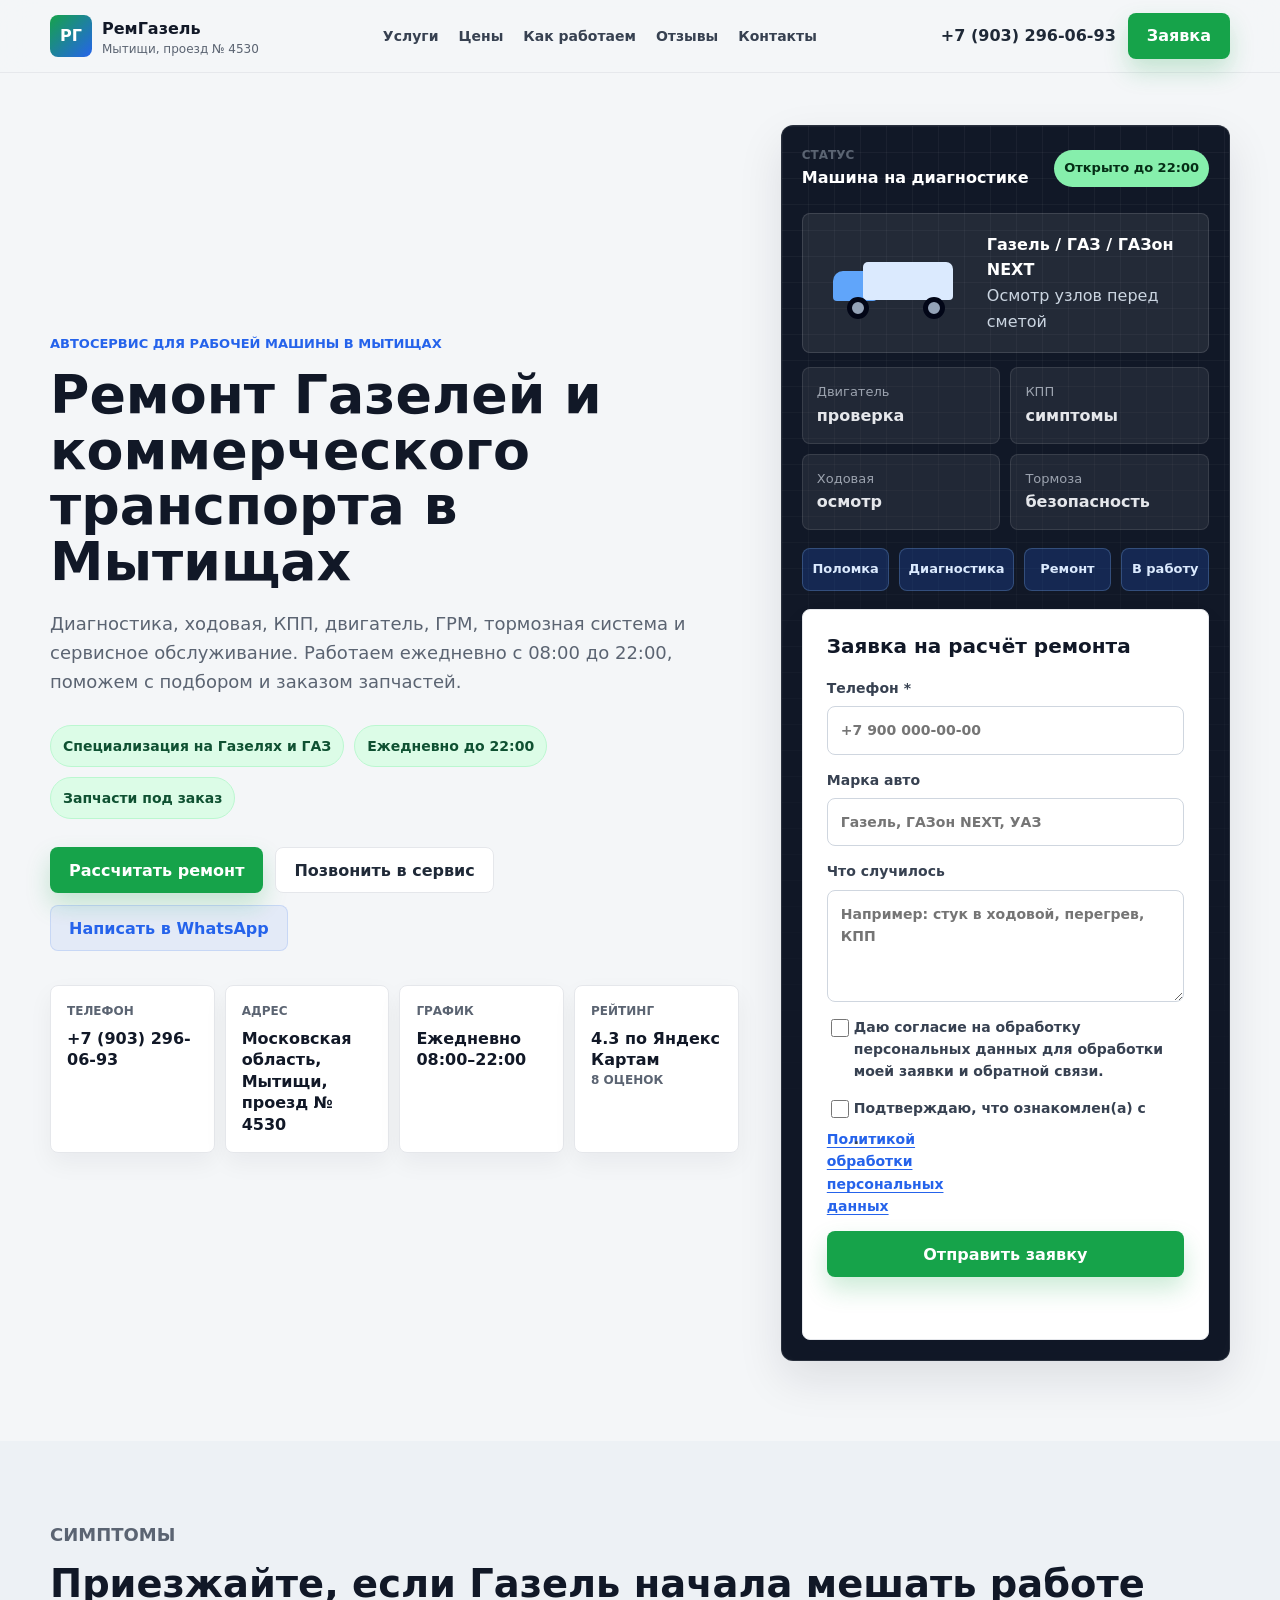
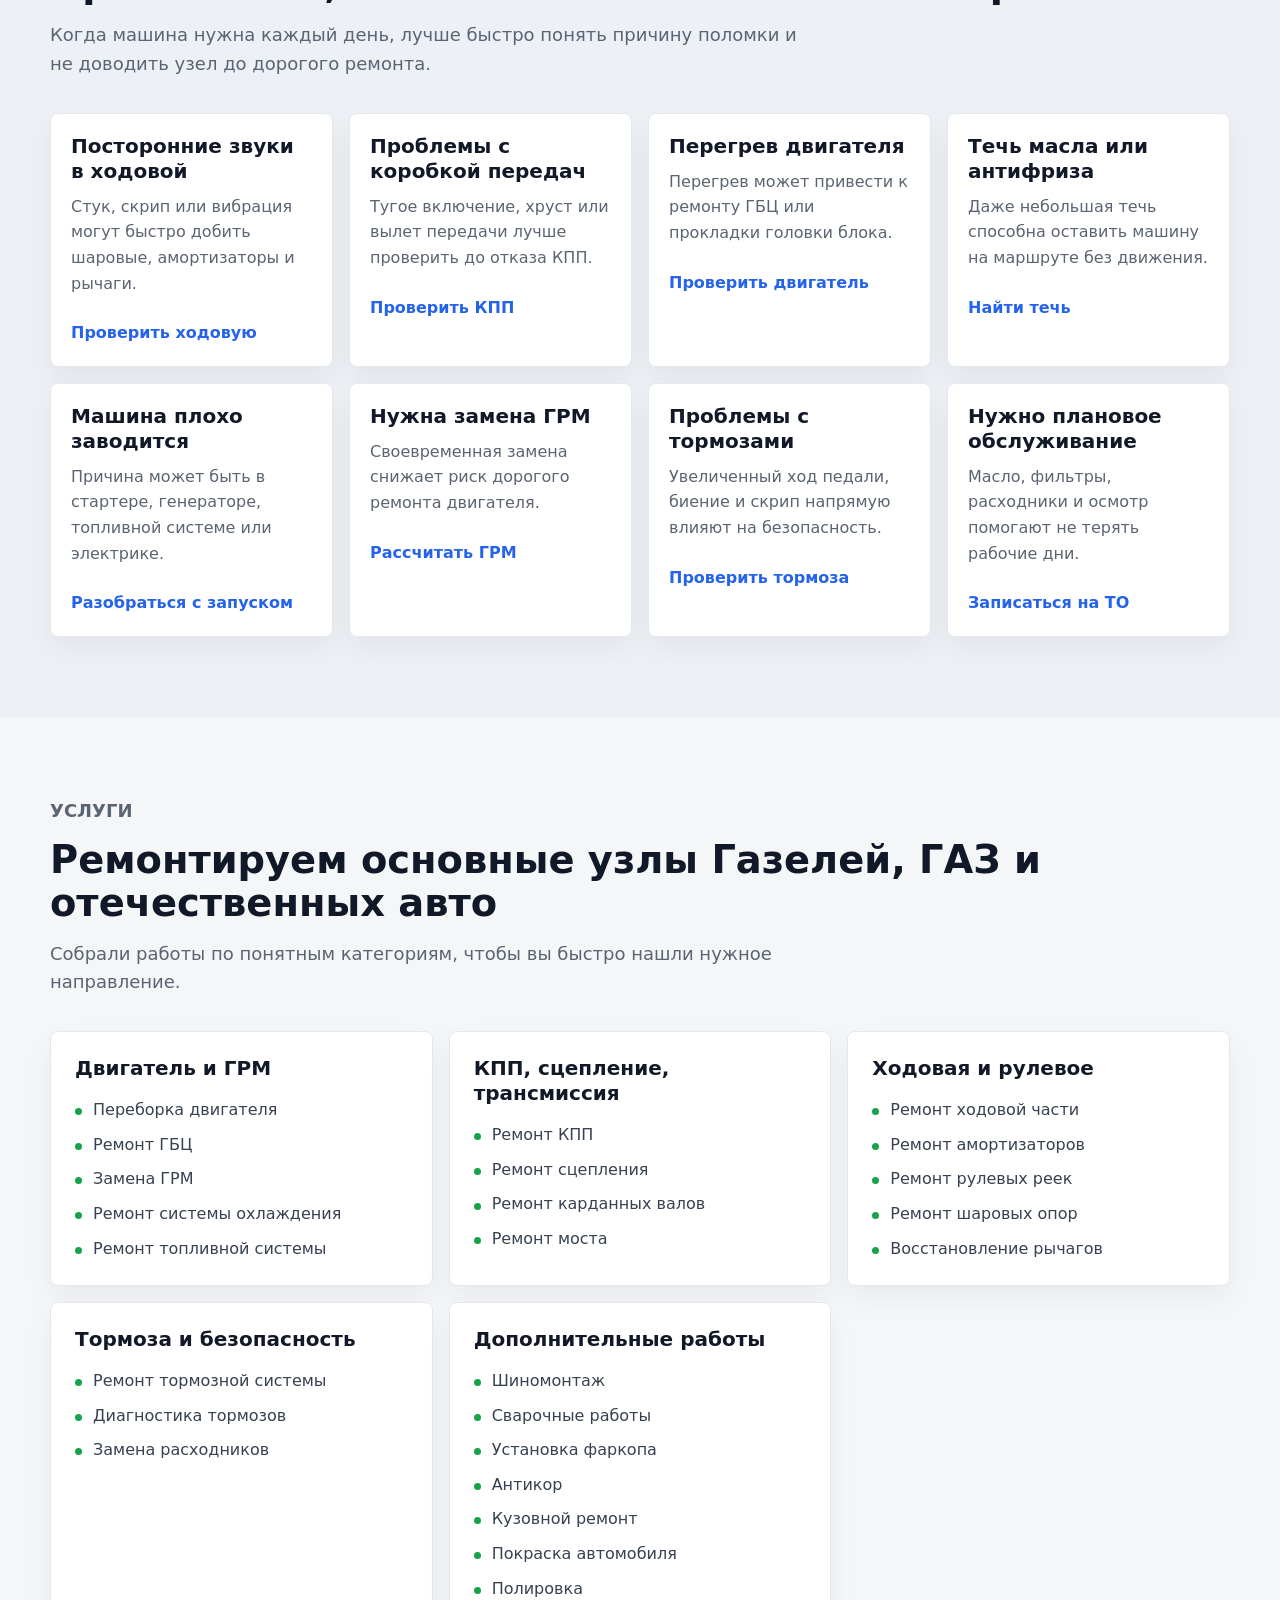
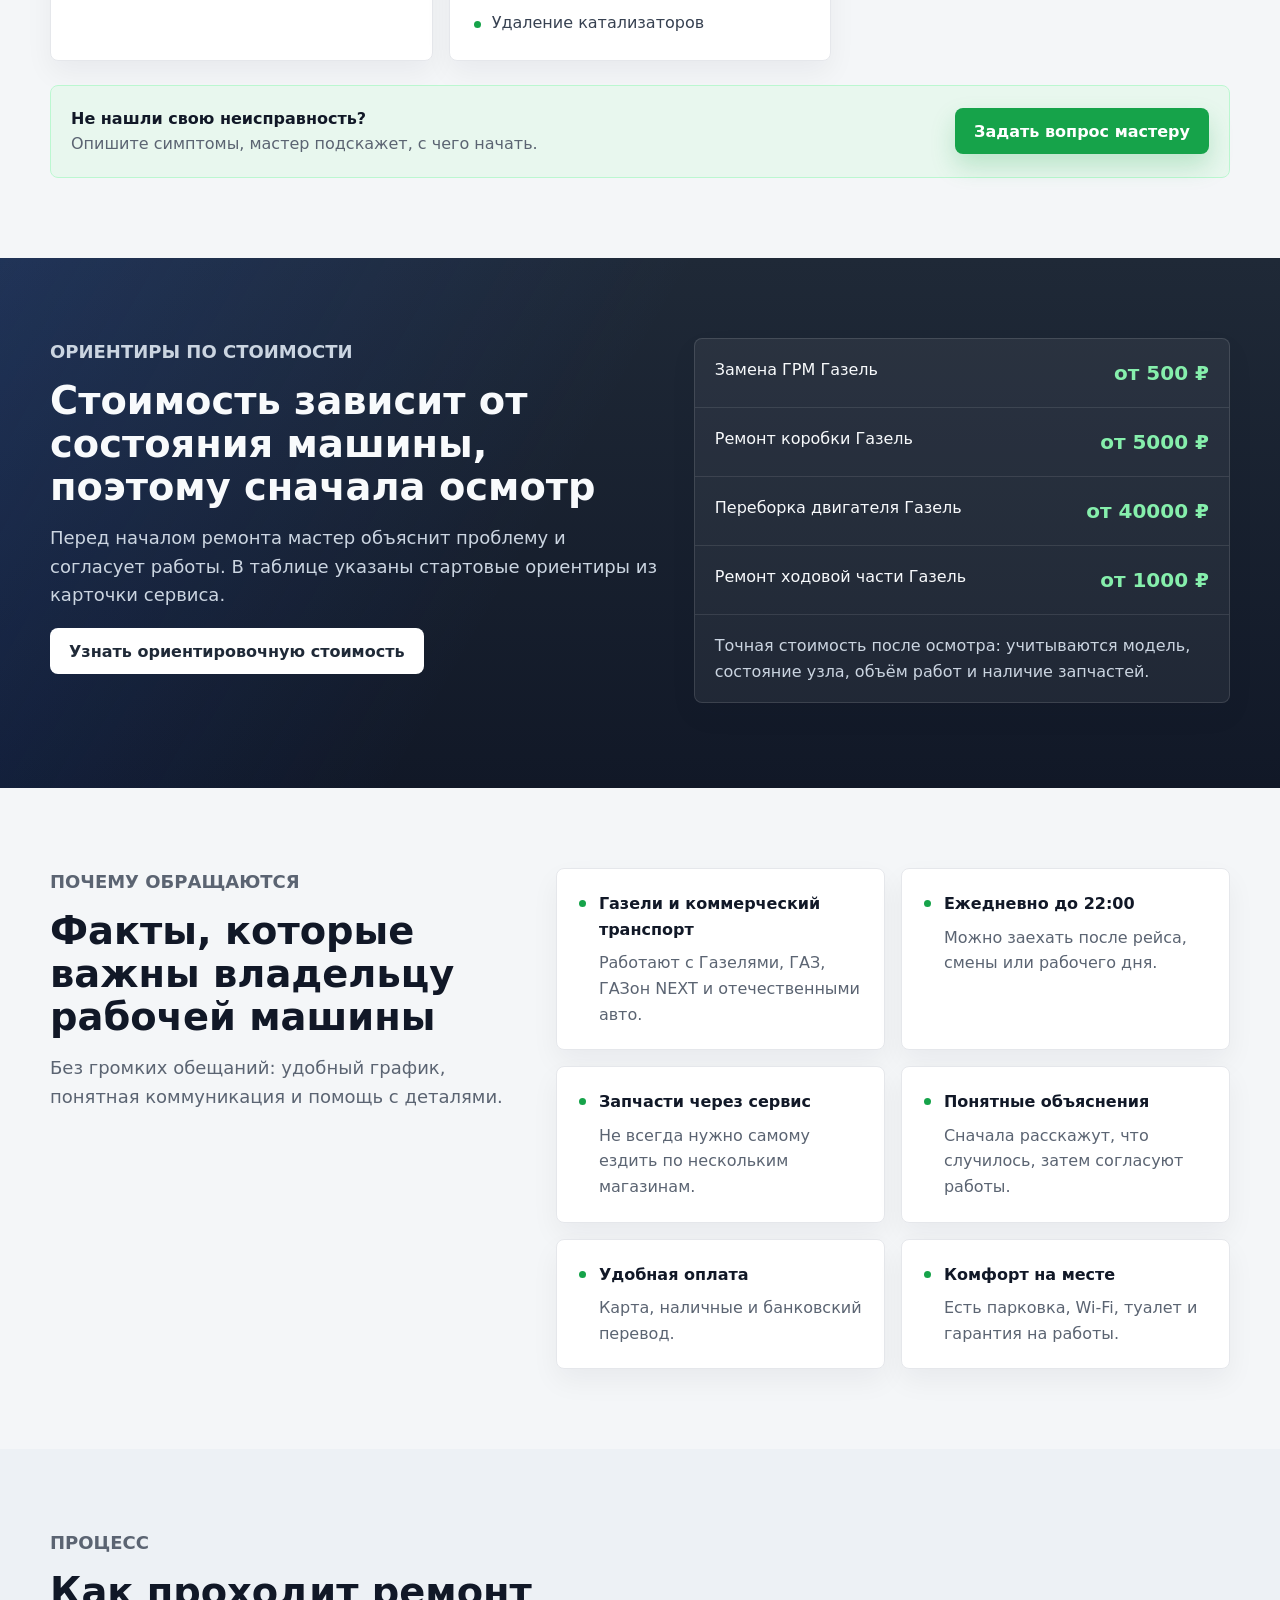
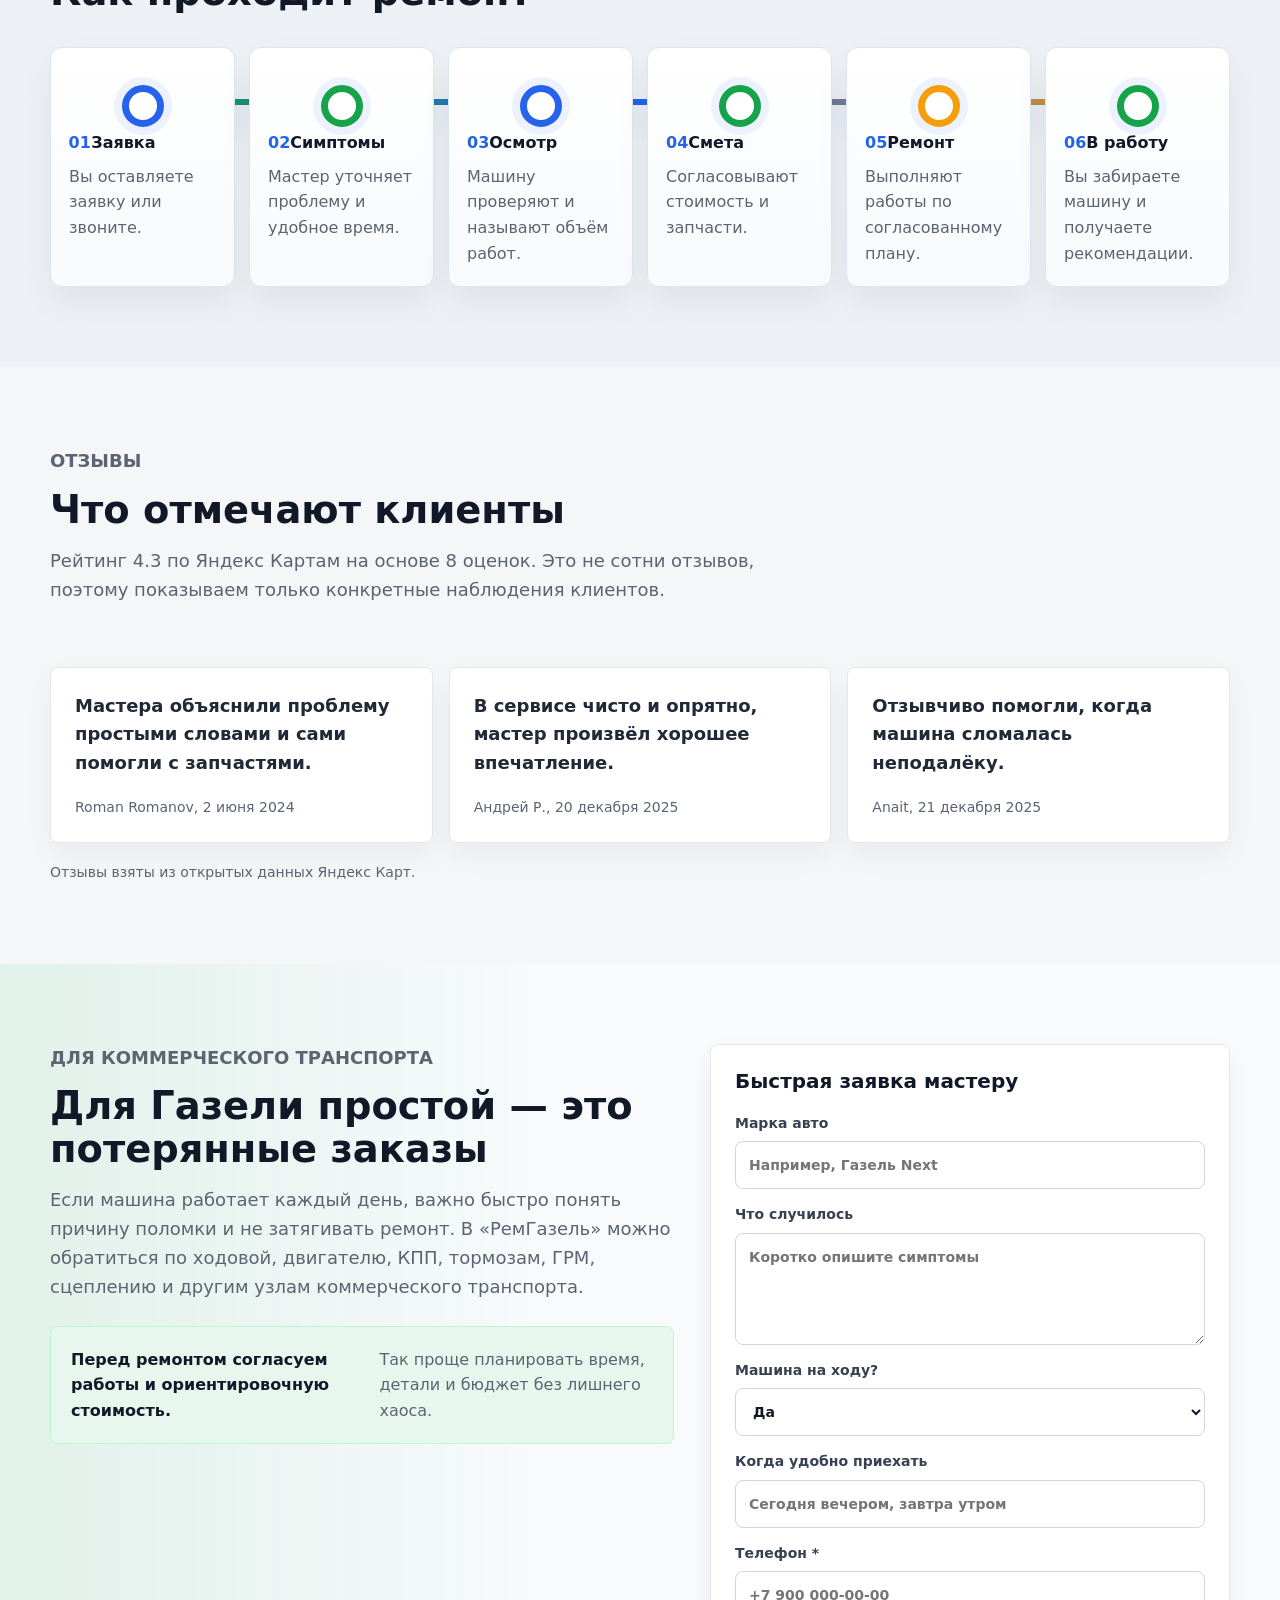
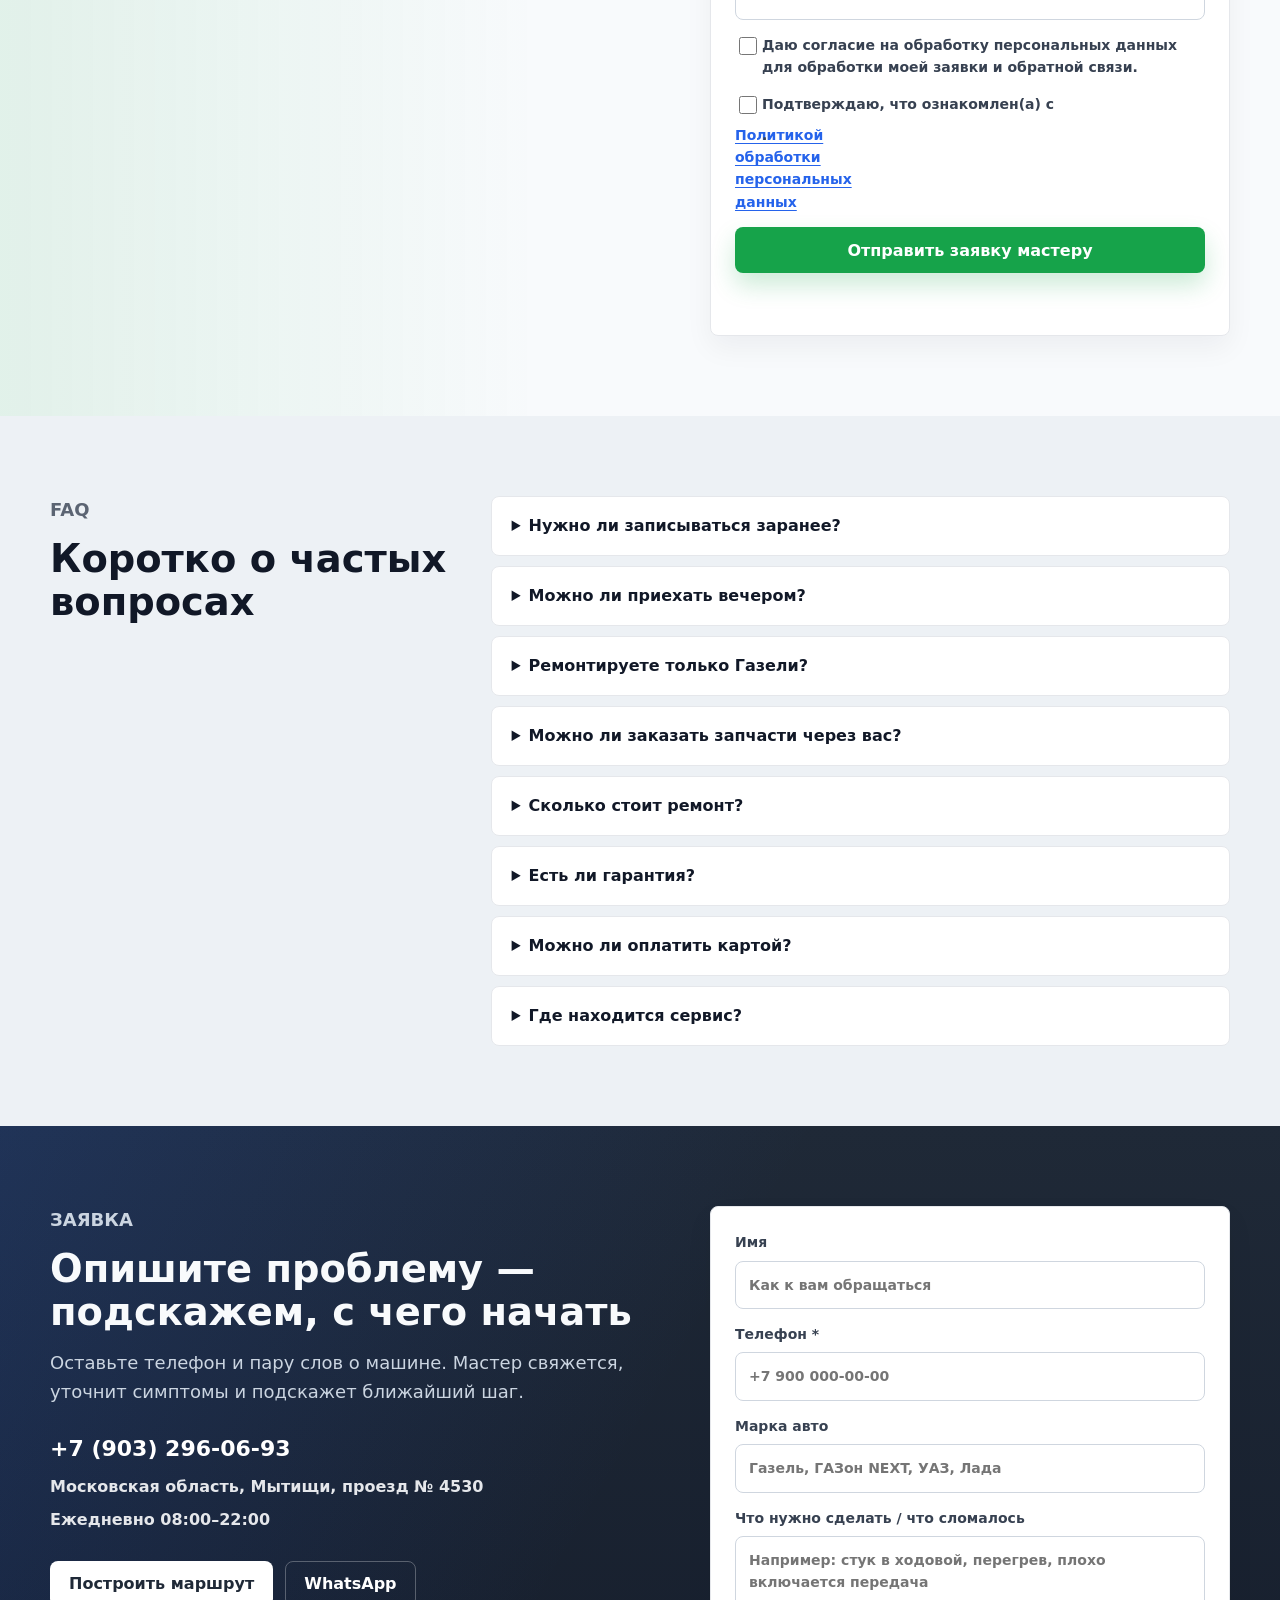
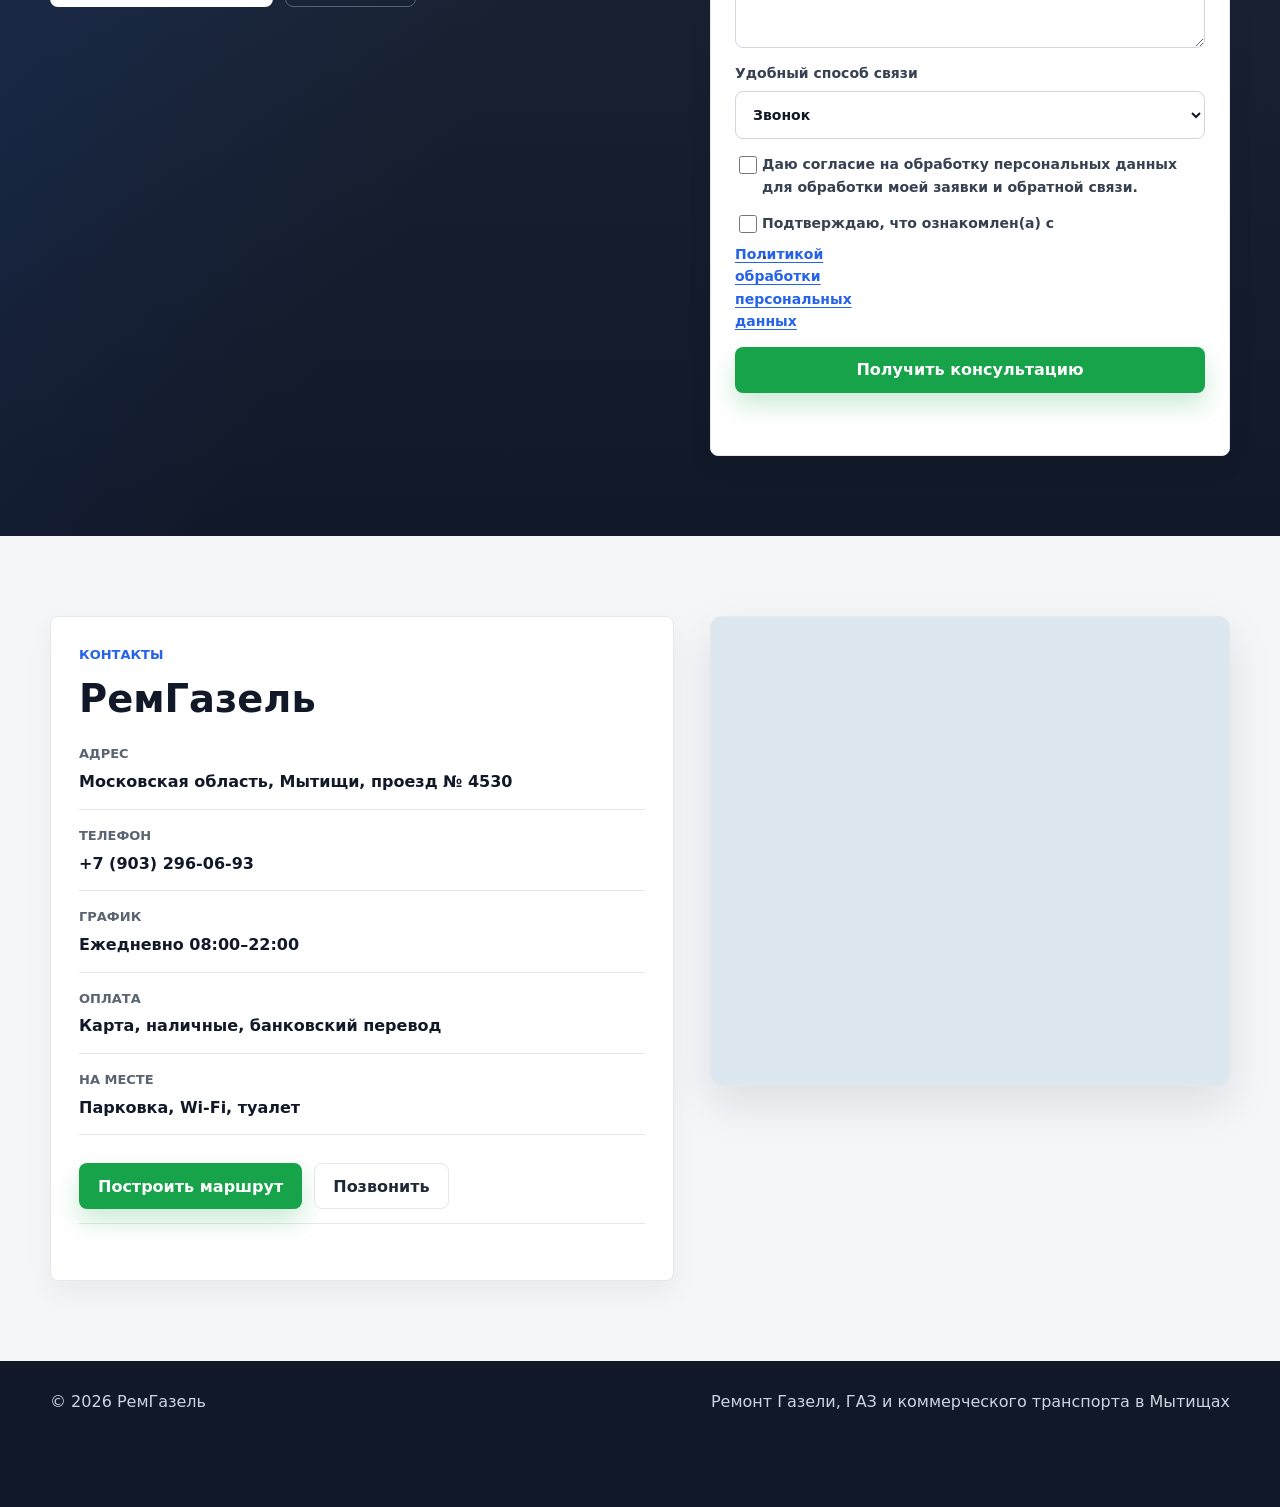
==== commit 562322f9: "Address landing review feedback" ====
--- a/index.html
+++ b/index.html
@@ -14,7 +14,7 @@
     <meta property="og:image" content="https://rombensonn.github.io/remgazel/assets/img/og-remgazel.webp">
     <meta property="og:locale" content="ru_RU">
     <meta name="theme-color" content="#1F2937">
-    <link rel="icon" href="data:image/svg+xml,%3Csvg xmlns='http://www.w3.org/2000/svg' viewBox='0 0 64 64'%3E%3Crect width='64' height='64' rx='10' fill='%2316A34A'/%3E%3Ctext x='32' y='40' font-size='24' text-anchor='middle' font-family='Arial' font-weight='800' fill='white'%3E%D0%A0%D0%93%3C/text%3E%3C/svg%3E">
+    <link rel="icon" href="data:image/svg+xml,%3Csvg xmlns='http://www.w3.org/2000/svg' viewBox='0 0 64 64'%3E%3Crect width='64' height='64' rx='10' fill='%2316A34A'/%3E%3Ctext x='32' y='40' font-size='24' text-anchor='middle' font-family='Arial' font-weight='700' fill='white'%3E%D0%A0%D0%93%3C/text%3E%3C/svg%3E">
     <link rel="preload" href="assets/img/hero-service.webp" as="image">
     <link rel="stylesheet" href="assets/css/styles.css">
     <script type="application/ld+json">{"@context":"https://schema.org","@type":"AutoRepair","name":"РемГазель","url":"https://rombensonn.github.io/remgazel/","image":"https://rombensonn.github.io/remgazel/assets/img/og-remgazel.webp","telephone":"+7 (903) 296-06-93","address":{"@type":"PostalAddress","streetAddress":"проезд № 4530","addressLocality":"Мытищи","addressRegion":"Московская область","addressCountry":"RU"},"openingHours":"Mo-Su 08:00-22:00","areaServed":["Мытищи","Московская область"],"aggregateRating":{"@type":"AggregateRating","ratingValue":"4.3","ratingCount":8},"paymentAccepted":["Cash","Credit Card","Bank Transfer"],"makesOffer":[{"@type":"Offer","name":"Ремонт Газели в Мытищах"},{"@type":"Offer","name":"Ремонт коммерческого транспорта"},{"@type":"Offer","name":"Замена ГРМ Газель"},{"@type":"Offer","name":"Ремонт КПП Газель"},{"@type":"Offer","name":"Ремонт двигателя Газель"},{"@type":"Offer","name":"Ремонт ходовой Газель"}]}</script>
@@ -60,7 +60,6 @@
                     <span>Специализация на Газелях и ГАЗ</span>
                     <span>Ежедневно до 22:00</span>
                     <span>Запчасти под заказ</span>
-                    <span>Расчёт до начала работ</span>
                 </div>
                 <div class="hero-cta">
                     <a class="btn btn-primary" href="#lead">Рассчитать ремонт</a>
@@ -107,7 +106,22 @@
                     <span>Ремонт</span>
                     <span>В работу</span>
                 </div>
-                <img class="hero-image" src="assets/img/hero-service.webp" width="720" height="420" alt="Инженерная панель диагностики коммерческого транспорта РемГазель">
+                <form class="lead-form hero-lead-form" data-lead-form novalidate>
+                    <h3>Заявка на расчёт ремонта</h3>
+                    <label>Телефон *<input name="phone" type="tel" inputmode="tel" autocomplete="tel" required placeholder="+7 900 000-00-00"></label>
+                    <label>Марка авто<input name="car" type="text" maxlength="80" placeholder="Газель, ГАЗон NEXT, УАЗ"></label>
+                    <label>Что случилось<textarea name="issue" maxlength="1000" placeholder="Например: стук в ходовой, перегрев, КПП"></textarea></label>
+                    <input type="hidden" name="contact_method" value="Звонок">
+                    <input type="hidden" name="page_url" value="">
+                    <input type="hidden" name="utm_source" value="">
+                    <input type="hidden" name="utm_medium" value="">
+                    <input type="hidden" name="utm_campaign" value="">
+                    <label class="hp-field">Сайт<input name="website" type="text" tabindex="-1" autocomplete="off"></label>
+                    <label class="consent"><input type="checkbox" name="consent_data" value="1" required> Даю согласие на обработку персональных данных для обработки моей заявки и обратной связи.</label>
+                    <label class="consent"><input type="checkbox" name="consent_policy" value="1" required> Подтверждаю, что ознакомлен(а) с <a href="privacy.html" target="_blank" rel="noopener">Политикой обработки персональных данных</a>.</label>
+                    <button class="btn btn-primary" type="submit">Отправить заявку</button>
+                    <p class="form-message" role="status" aria-live="polite"></p>
+                </form>
             </div>
         </div>
     </section>
@@ -352,6 +366,8 @@
                 <input type="hidden" name="utm_medium" value="">
                 <input type="hidden" name="utm_campaign" value="">
                 <label class="hp-field">Сайт<input name="website" type="text" tabindex="-1" autocomplete="off"></label>
+                <label class="consent"><input type="checkbox" name="consent_data" value="1" required> Даю согласие на обработку персональных данных для обработки моей заявки и обратной связи.</label>
+                <label class="consent"><input type="checkbox" name="consent_policy" value="1" required> Подтверждаю, что ознакомлен(а) с <a href="privacy.html" target="_blank" rel="noopener">Политикой обработки персональных данных</a>.</label>
                 <button class="btn btn-primary" type="submit">Отправить заявку мастеру</button>
                 <p class="form-message" role="status" aria-live="polite"></p>
             </form>
@@ -429,7 +445,8 @@
                         <option value="Telegram">Telegram</option>
                     </select>
                 </label>
-                <label class="consent"><input type="checkbox" name="consent" value="1" required> Согласен на обработку персональных данных для связи по заявке</label>
+                <label class="consent"><input type="checkbox" name="consent_data" value="1" required> Даю согласие на обработку персональных данных для обработки моей заявки и обратной связи.</label>
+                <label class="consent"><input type="checkbox" name="consent_policy" value="1" required> Подтверждаю, что ознакомлен(а) с <a href="privacy.html" target="_blank" rel="noopener">Политикой обработки персональных данных</a>.</label>
                 <input type="hidden" name="page_url" value="">
                 <input type="hidden" name="utm_source" value="">
                 <input type="hidden" name="utm_medium" value="">
@@ -458,14 +475,14 @@
                     <a class="btn btn-secondary" href="tel:+79032960693">Позвонить</a>
                 </div>
             </div>
-            <div class="map-placeholder reveal" role="img" aria-label="Карта проезда к автосервису РемГазель в Мытищах">
-                <div class="map-grid" aria-hidden="true"></div>
-                <div class="map-pin">
-                    <strong>РемГазель</strong>
-                    <span>Московская область, Мытищи, проезд № 4530</span>
-                    <a target="_blank" rel="noopener" href="https://yandex.ru/maps/?text=%D0%9C%D0%BE%D1%81%D0%BA%D0%BE%D0%B2%D1%81%D0%BA%D0%B0%D1%8F+%D0%BE%D0%B1%D0%BB%D0%B0%D1%81%D1%82%D1%8C%2C+%D0%9C%D1%8B%D1%82%D0%B8%D1%89%D0%B8%2C+%D0%BF%D1%80%D0%BE%D0%B5%D0%B7%D0%B4+%E2%84%96+4530">Открыть в Яндекс Картах</a>
-                </div>
-            </div>
+            <iframe
+                class="map-frame reveal"
+                title="Яндекс Карта: РемГазель, Московская область, Мытищи, проезд № 4530"
+                src="https://yandex.ru/map-widget/v1/?text=%D0%A0%D0%B5%D0%BC%D0%93%D0%B0%D0%B7%D0%B5%D0%BB%D1%8C%2C+%D0%9C%D0%BE%D1%81%D0%BA%D0%BE%D0%B2%D1%81%D0%BA%D0%B0%D1%8F+%D0%BE%D0%B1%D0%BB%D0%B0%D1%81%D1%82%D1%8C%2C+%D0%9C%D1%8B%D1%82%D0%B8%D1%89%D0%B8%2C+%D0%BF%D1%80%D0%BE%D0%B5%D0%B7%D0%B4+%E2%84%96+4530&z=16"
+                loading="lazy"
+                referrerpolicy="no-referrer-when-downgrade"
+                allowfullscreen>
+            </iframe>
         </div>
     </section>
 </main>
--- a/assets/css/styles.css
+++ b/assets/css/styles.css
@@ -132,7 +132,7 @@
     height: 42px;
     place-items: center;
     color: #fff;
-    font-weight: 800;
+    font-weight: 700;
     background: linear-gradient(135deg, var(--green), var(--primary));
     border-radius: 8px;
 }
@@ -173,7 +173,7 @@
 
 .header-phone {
     color: var(--graphite);
-    font-weight: 800;
+    font-weight: 700;
     white-space: nowrap;
 }
 
@@ -204,7 +204,7 @@
     padding: 12px 18px;
     border: 1px solid transparent;
     border-radius: var(--radius);
-    font-weight: 750;
+    font-weight: 700;
     line-height: 1.2;
     cursor: pointer;
     transition: transform 180ms ease, box-shadow 180ms ease, background 180ms ease, border-color 180ms ease;
@@ -266,7 +266,7 @@
     margin: 0 0 12px;
     color: var(--primary);
     font-size: 13px;
-    font-weight: 850;
+    font-weight: 700;
     text-transform: uppercase;
 }
 
@@ -329,7 +329,7 @@
     border: 1px solid #bbf7d0;
     border-radius: 999px;
     font-size: 14px;
-    font-weight: 750;
+    font-weight: 700;
 }
 
 .hero-cta {
@@ -369,7 +369,7 @@
 .hero-facts a {
     display: block;
     margin-top: 6px;
-    font-weight: 850;
+    font-weight: 700;
     line-height: 1.35;
 }
 
@@ -399,7 +399,7 @@
 .vehicle-card,
 .diagnostic-list,
 .route-line,
-.hero-image {
+.hero-lead-form {
     position: relative;
     z-index: 1;
 }
@@ -418,7 +418,7 @@
     background: #86efac;
     border-radius: 999px;
     font-size: 13px;
-    font-weight: 850;
+    font-weight: 700;
     white-space: nowrap;
 }
 
@@ -523,16 +523,19 @@
     border: 1px solid rgba(147, 197, 253, 0.24);
     border-radius: var(--radius);
     font-size: 13px;
-    font-weight: 800;
+    font-weight: 700;
     text-align: center;
 }
 
-.hero-image {
-    width: 100%;
-    height: auto;
-    margin-top: 16px;
-    border-radius: var(--radius);
-    border: 1px solid rgba(255, 255, 255, 0.12);
+.hero-lead-form {
+    margin-top: 18px;
+    padding: 18px;
+    background: rgba(255, 255, 255, 0.96);
+    box-shadow: none;
+}
+
+.hero-lead-form textarea {
+    min-height: 86px;
 }
 
 .section-head {
@@ -577,7 +580,7 @@
     display: inline-flex;
     margin-top: 8px;
     color: var(--primary);
-    font-weight: 850;
+    font-weight: 700;
 }
 
 .service-grid {
@@ -705,25 +708,65 @@
     position: relative;
     display: grid;
     grid-template-columns: repeat(6, 1fr);
-    gap: 12px;
+    gap: 14px;
     margin: 0;
     padding: 0;
     list-style: none;
 }
 
+.process-route::before {
+    content: "";
+    position: absolute;
+    left: 4%;
+    right: 4%;
+    top: 52px;
+    height: 6px;
+    background: linear-gradient(90deg, var(--green), var(--primary), var(--amber));
+    border-radius: 999px;
+    box-shadow: 0 14px 30px rgba(37, 99, 235, 0.18);
+}
+
 .process-route li {
-    min-height: 190px;
-    padding: 20px;
+    position: relative;
+    min-height: 210px;
+    padding: 82px 18px 20px;
+    background:
+        linear-gradient(180deg, #ffffff, #f8fafc),
+        radial-gradient(circle at 50% 34px, rgba(37, 99, 235, 0.12), transparent 58px);
+    border: 1px solid #dbe4ef;
+    border-radius: 12px;
+    box-shadow: 0 16px 34px rgba(15, 23, 42, 0.06);
+    overflow: hidden;
+}
+
+.process-route li::before {
+    content: "";
+    position: absolute;
+    left: 50%;
+    top: 37px;
+    width: 28px;
+    height: 28px;
+    transform: translateX(-50%);
     background: #fff;
-    border: 1px solid var(--line);
-    border-radius: var(--radius);
+    border: 7px solid var(--primary);
+    border-radius: 50%;
+    box-shadow: 0 0 0 8px rgba(37, 99, 235, 0.08);
+}
+
+.process-route li:nth-child(2n)::before {
+    border-color: var(--green);
+}
+
+.process-route li:nth-child(5)::before {
+    border-color: var(--amber);
 }
 
 .process-route span {
     display: inline-flex;
-    margin-bottom: 18px;
+    margin-bottom: 8px;
     color: var(--primary);
-    font-weight: 900;
+    font-weight: 700;
+    letter-spacing: 0;
 }
 
 .process-route p {
@@ -800,7 +843,7 @@
     gap: 7px;
     color: #374151;
     font-size: 14px;
-    font-weight: 750;
+    font-weight: 700;
 }
 
 .lead-form input,
@@ -837,6 +880,12 @@
     font-weight: 600;
 }
 
+.consent a {
+    color: var(--primary);
+    text-decoration: underline;
+    text-underline-offset: 3px;
+}
+
 .consent input {
     width: 18px;
     min-height: 18px;
@@ -891,7 +940,7 @@
     min-height: 58px;
     padding: 16px 20px;
     cursor: pointer;
-    font-weight: 850;
+    font-weight: 700;
 }
 
 details p {
@@ -931,63 +980,22 @@
 .contact-card dt {
     color: var(--muted);
     font-size: 13px;
-    font-weight: 800;
+    font-weight: 700;
     text-transform: uppercase;
 }
 
 .contact-card dd {
     margin: 4px 0 0;
-    font-weight: 750;
-}
-
-.map-placeholder {
-    position: relative;
+    font-weight: 700;
+}
+
+.map-frame {
+    width: 100%;
     min-height: 470px;
-    overflow: hidden;
     background: #dce7f0;
     border: 1px solid var(--line);
     border-radius: 12px;
     box-shadow: var(--shadow);
-}
-
-.map-grid {
-    position: absolute;
-    inset: 0;
-    background:
-        linear-gradient(30deg, transparent 46%, rgba(37, 99, 235, 0.28) 47%, rgba(37, 99, 235, 0.28) 50%, transparent 51%),
-        linear-gradient(120deg, transparent 42%, rgba(22, 163, 74, 0.24) 43%, rgba(22, 163, 74, 0.24) 47%, transparent 48%),
-        linear-gradient(#cbd5e1 1px, transparent 1px),
-        linear-gradient(90deg, #cbd5e1 1px, transparent 1px);
-    background-size: 220px 220px, 260px 260px, 44px 44px, 44px 44px;
-}
-
-.map-pin {
-    position: absolute;
-    left: 50%;
-    top: 50%;
-    width: min(320px, calc(100% - 32px));
-    transform: translate(-50%, -50%);
-    padding: 20px;
-    background: #fff;
-    border: 1px solid var(--line);
-    border-radius: var(--radius);
-    box-shadow: var(--shadow);
-}
-
-.map-pin strong,
-.map-pin span,
-.map-pin a {
-    display: block;
-}
-
-.map-pin span {
-    margin: 8px 0 14px;
-    color: var(--muted);
-}
-
-.map-pin a {
-    color: var(--primary);
-    font-weight: 850;
 }
 
 .site-footer {
@@ -1025,7 +1033,7 @@
     background: rgba(255, 255, 255, 0.10);
     border-radius: var(--radius);
     font-size: 14px;
-    font-weight: 850;
+    font-weight: 700;
 }
 
 .mobile-cta a:first-child {
@@ -1216,7 +1224,7 @@
         padding: 18px;
     }
 
-    .map-placeholder {
+    .map-frame {
         min-height: 360px;
     }
 
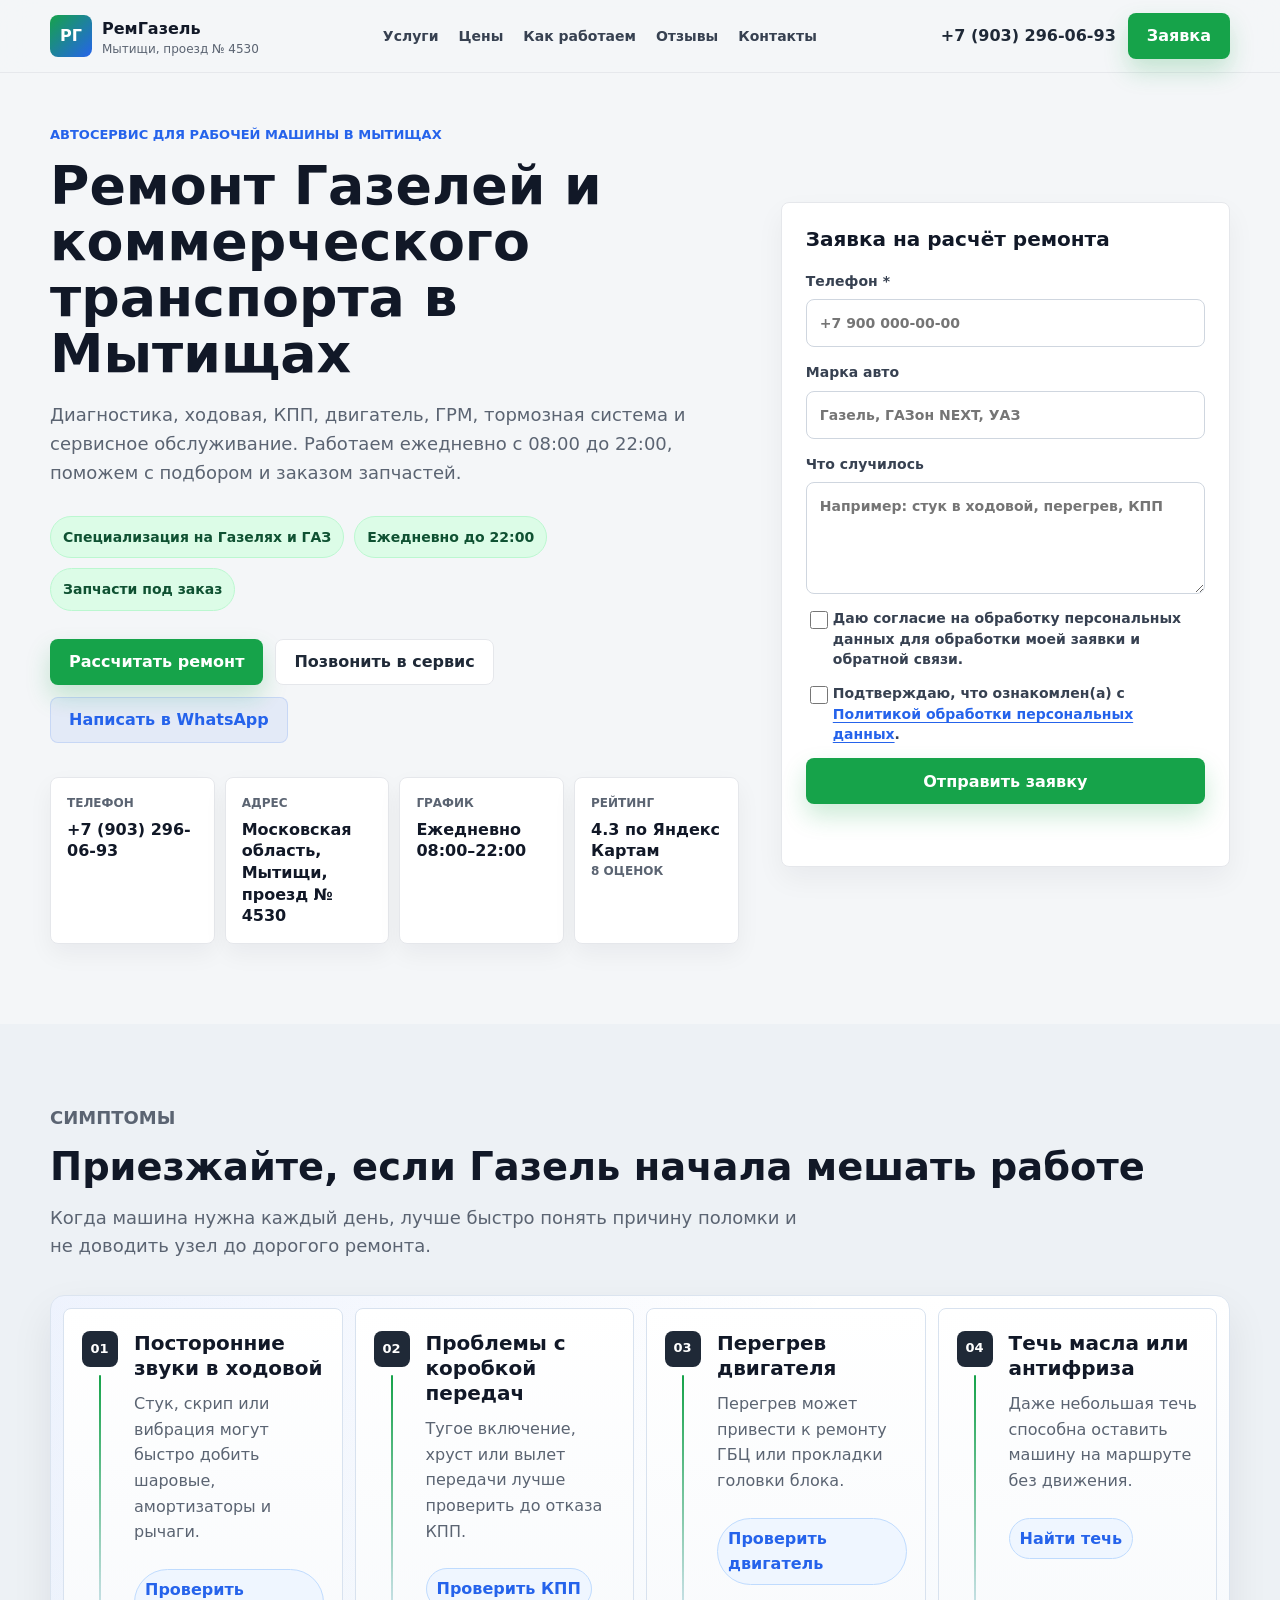
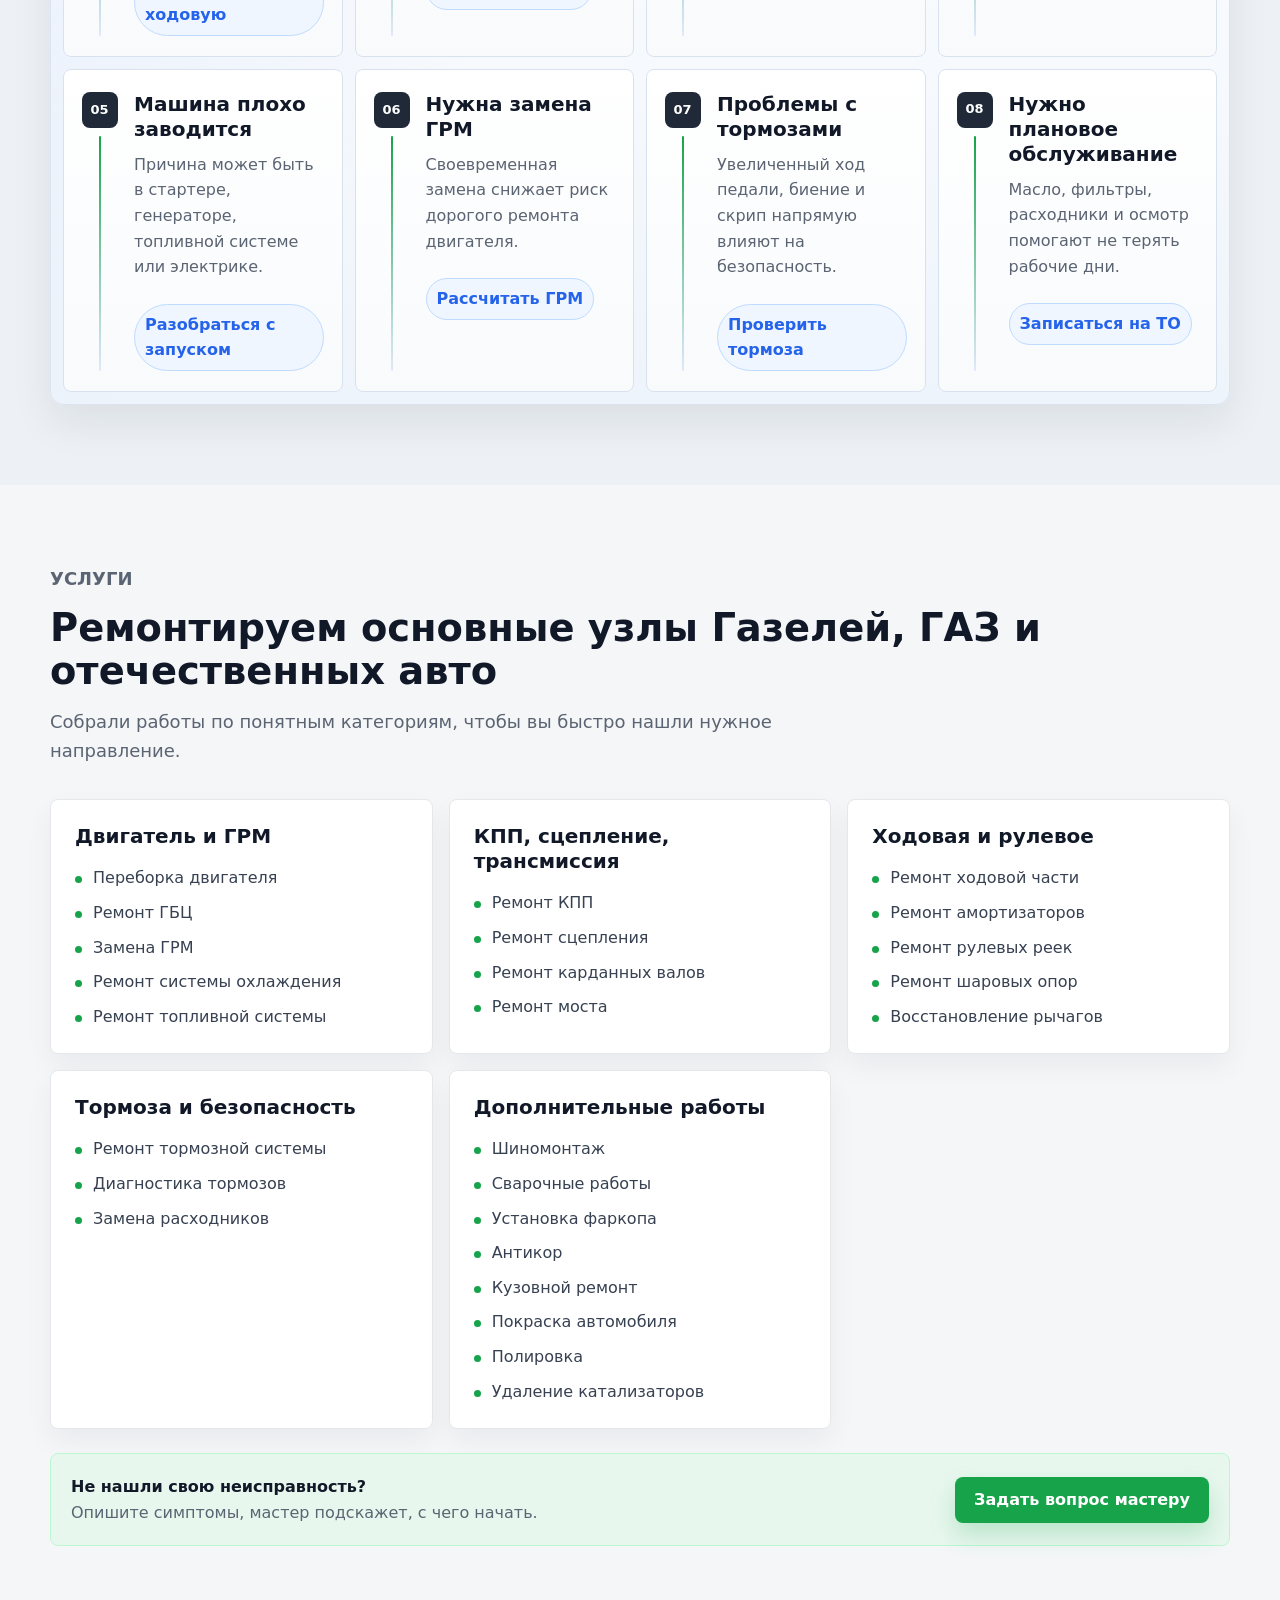
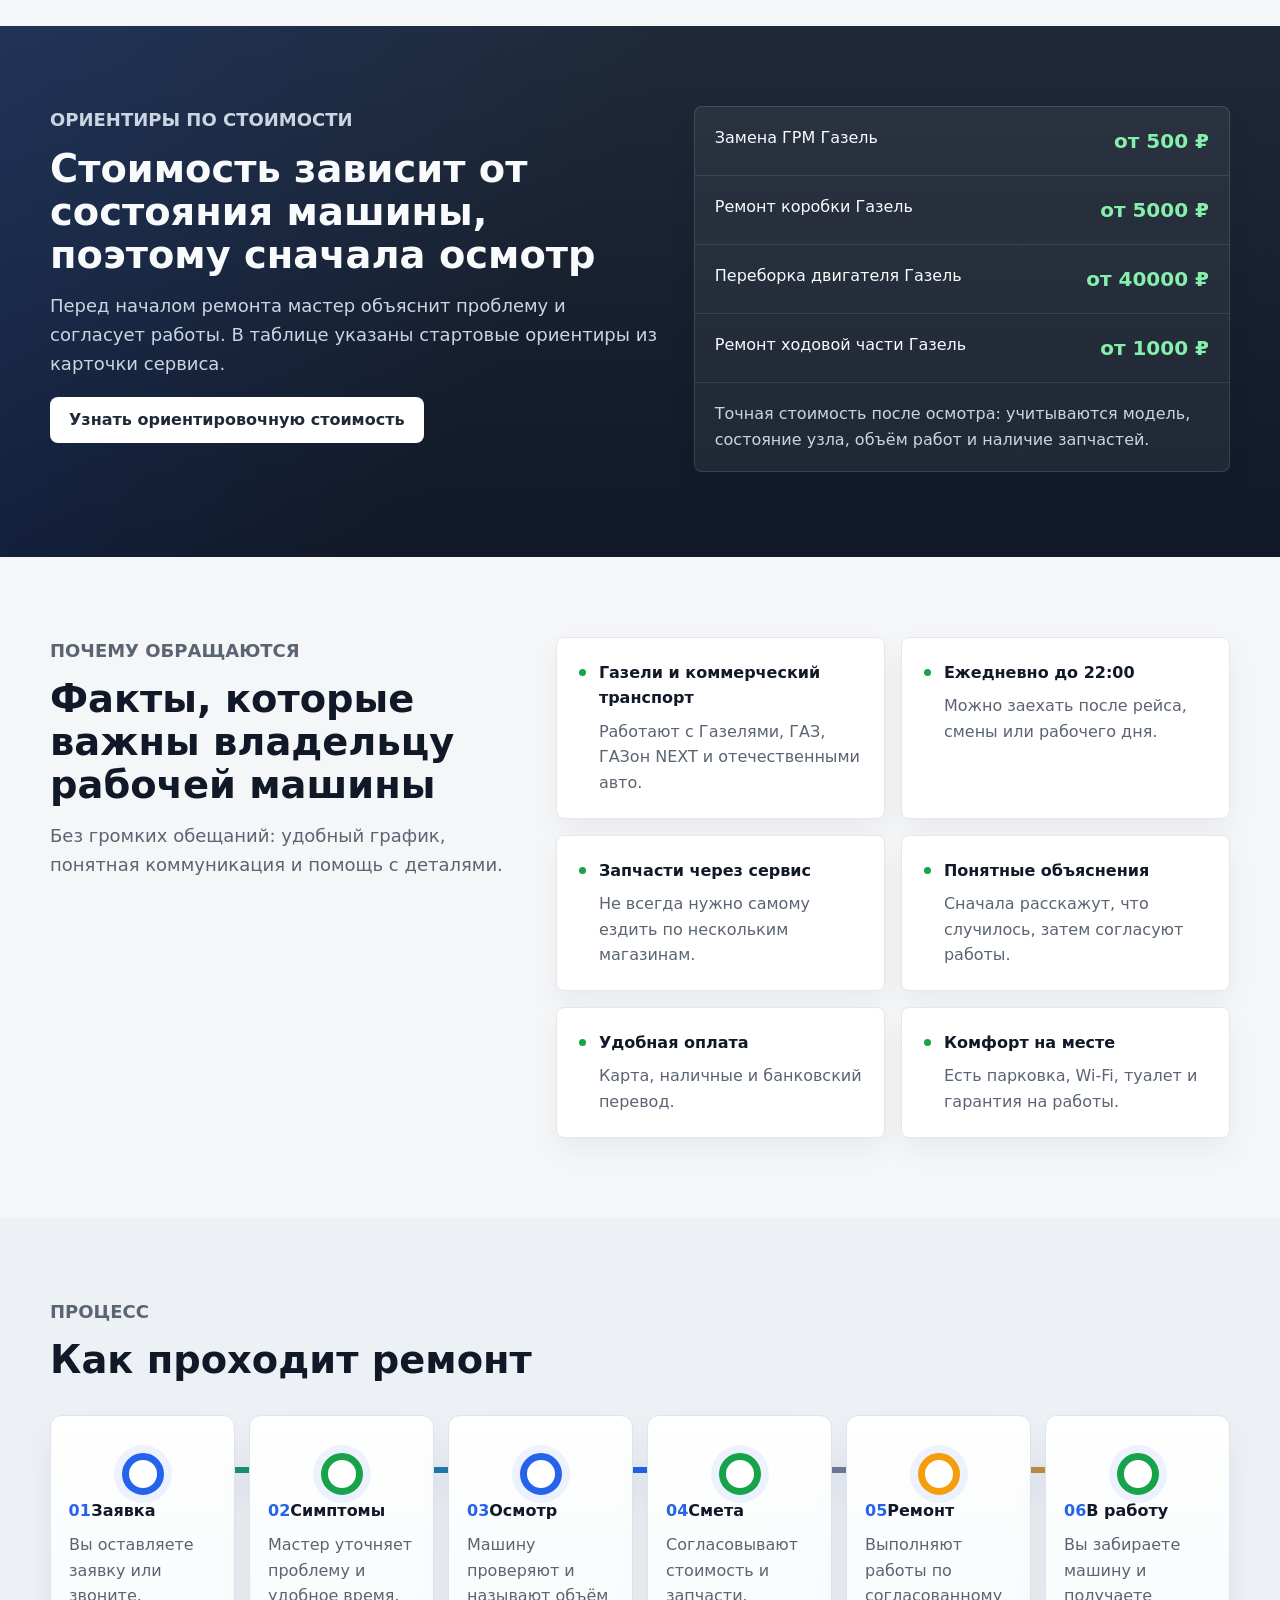
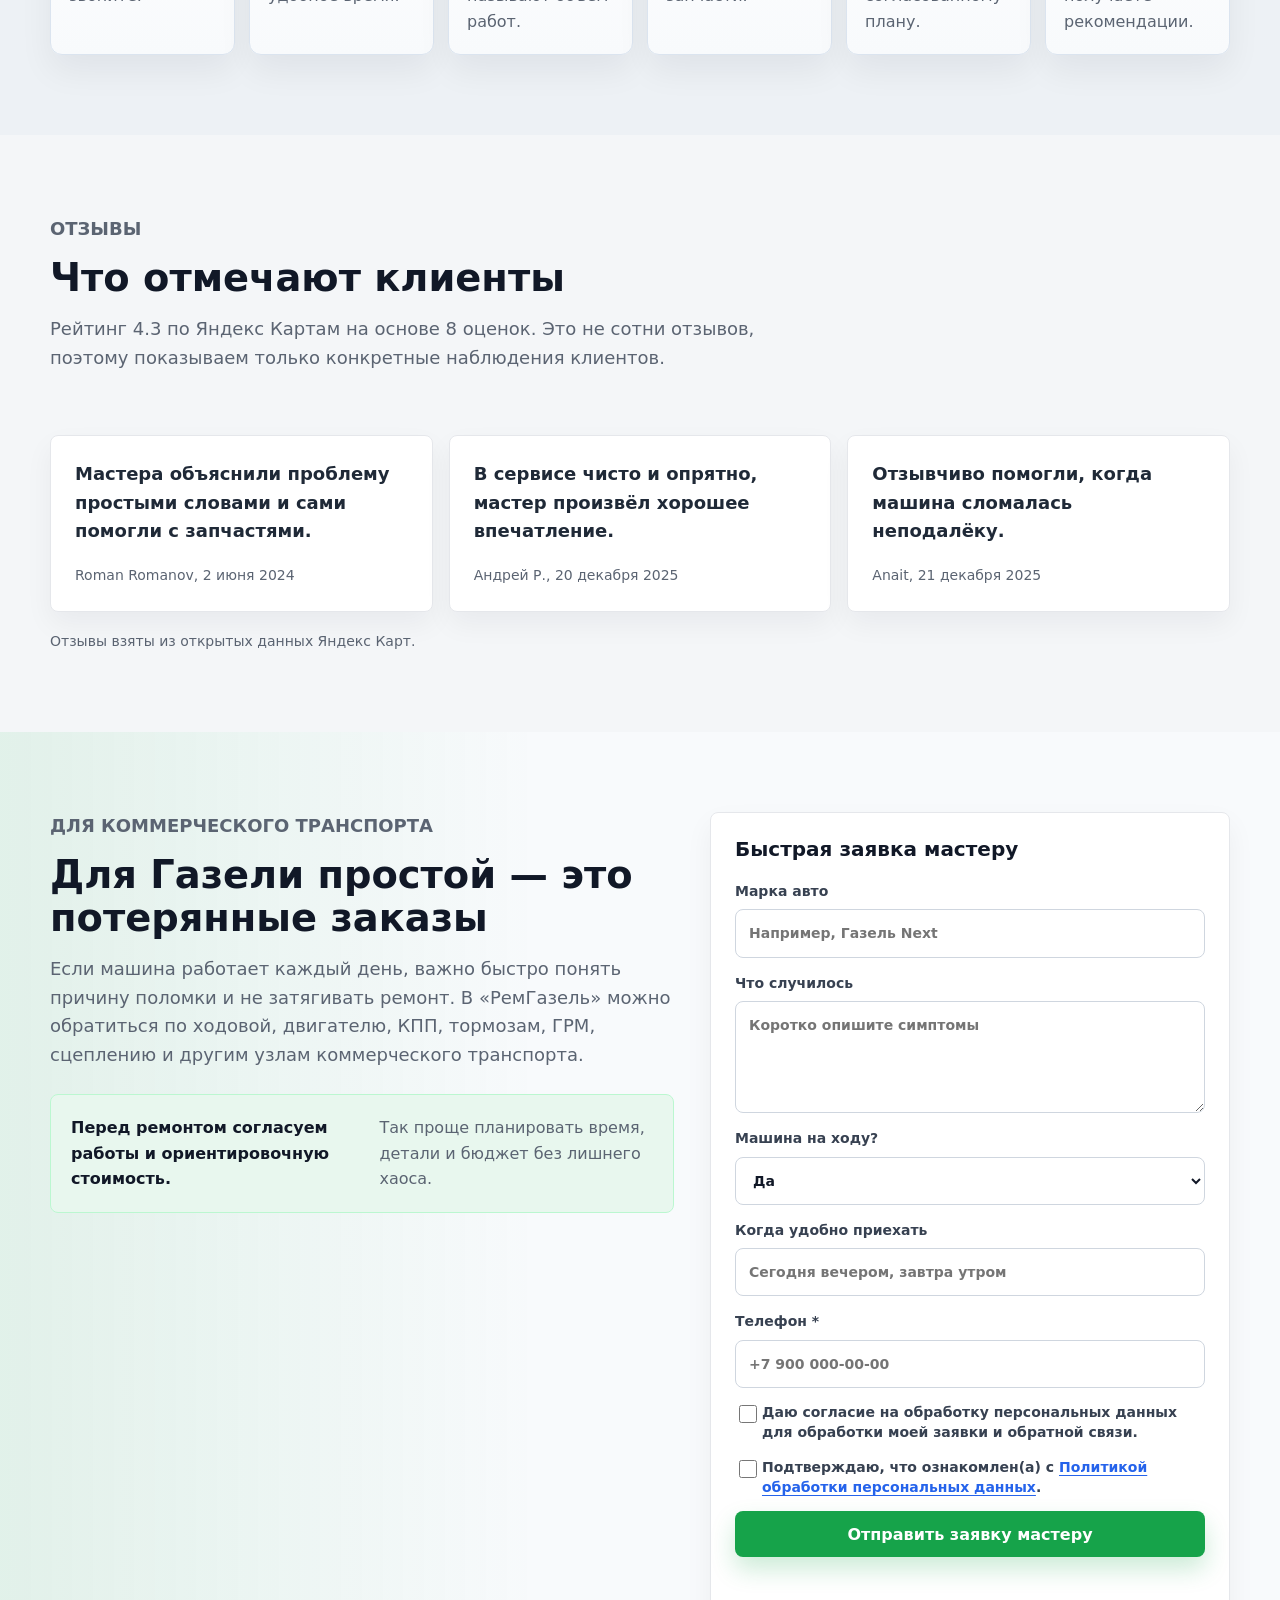
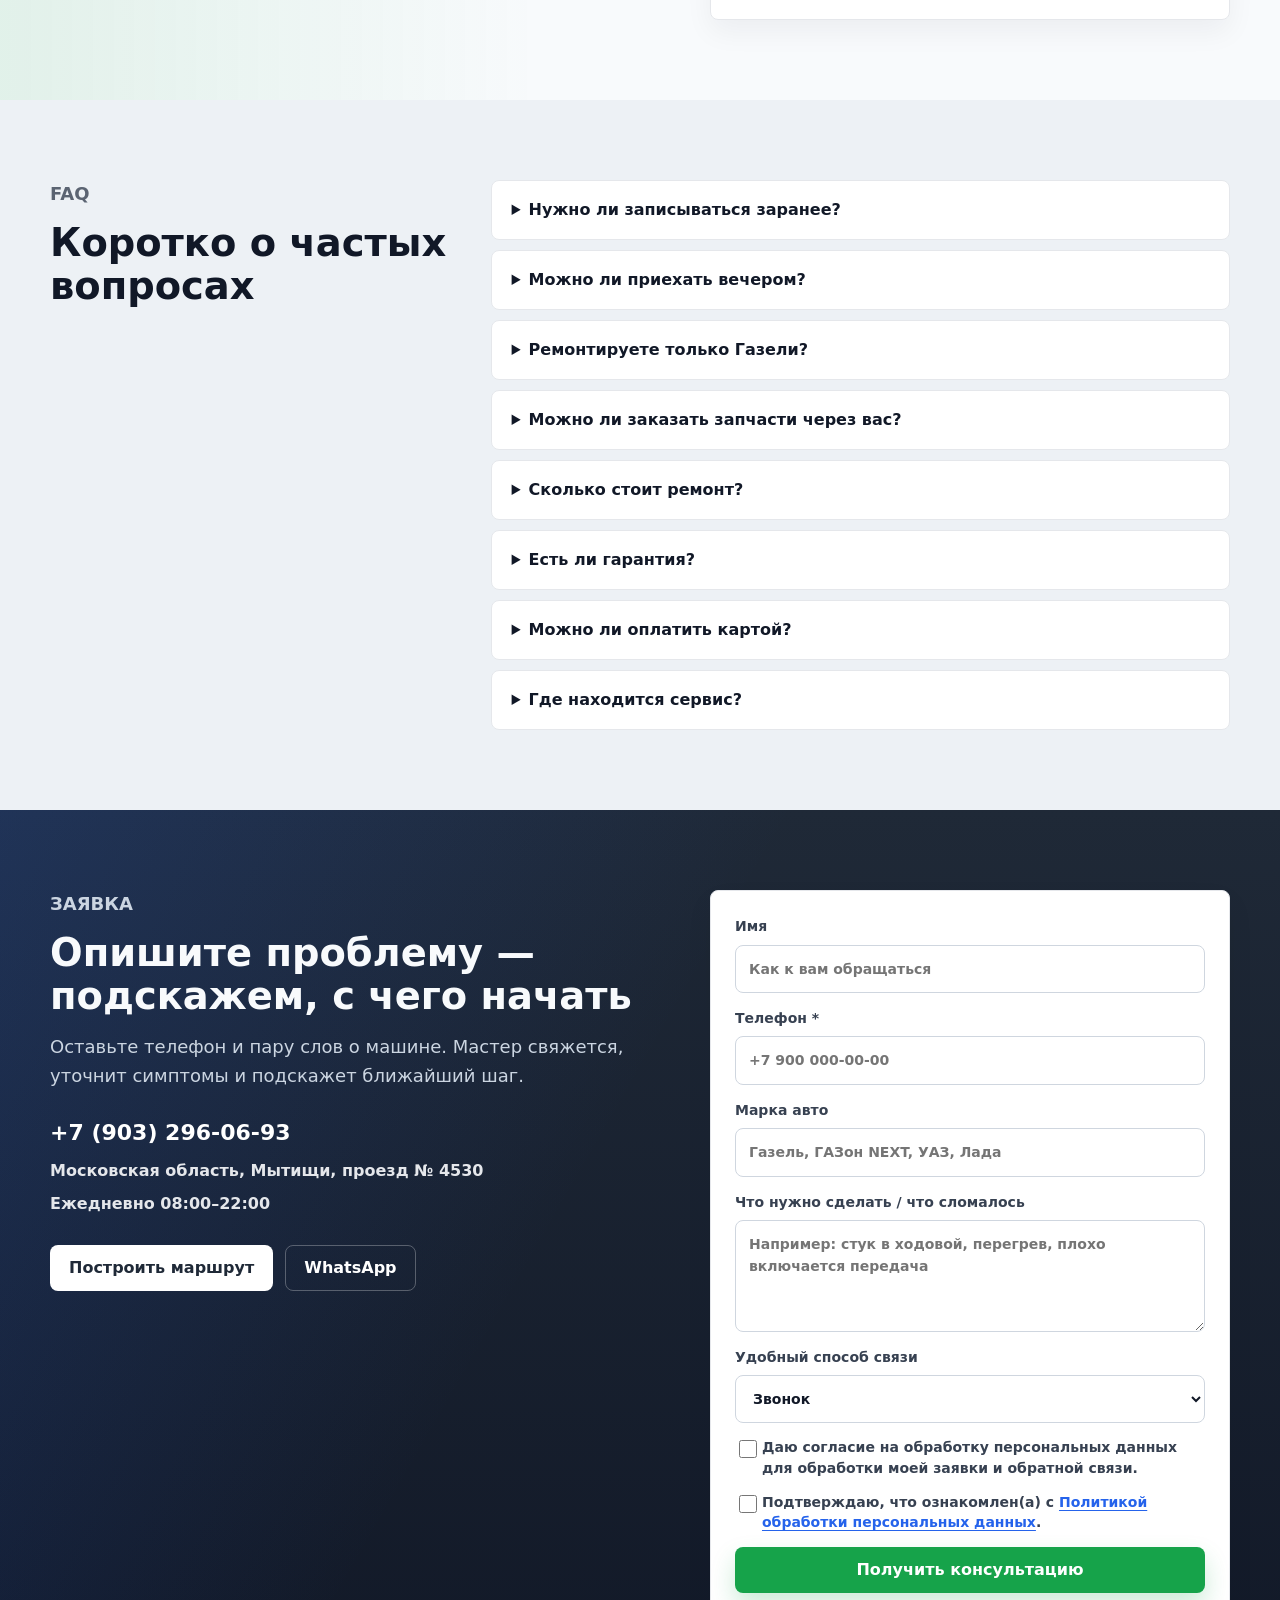
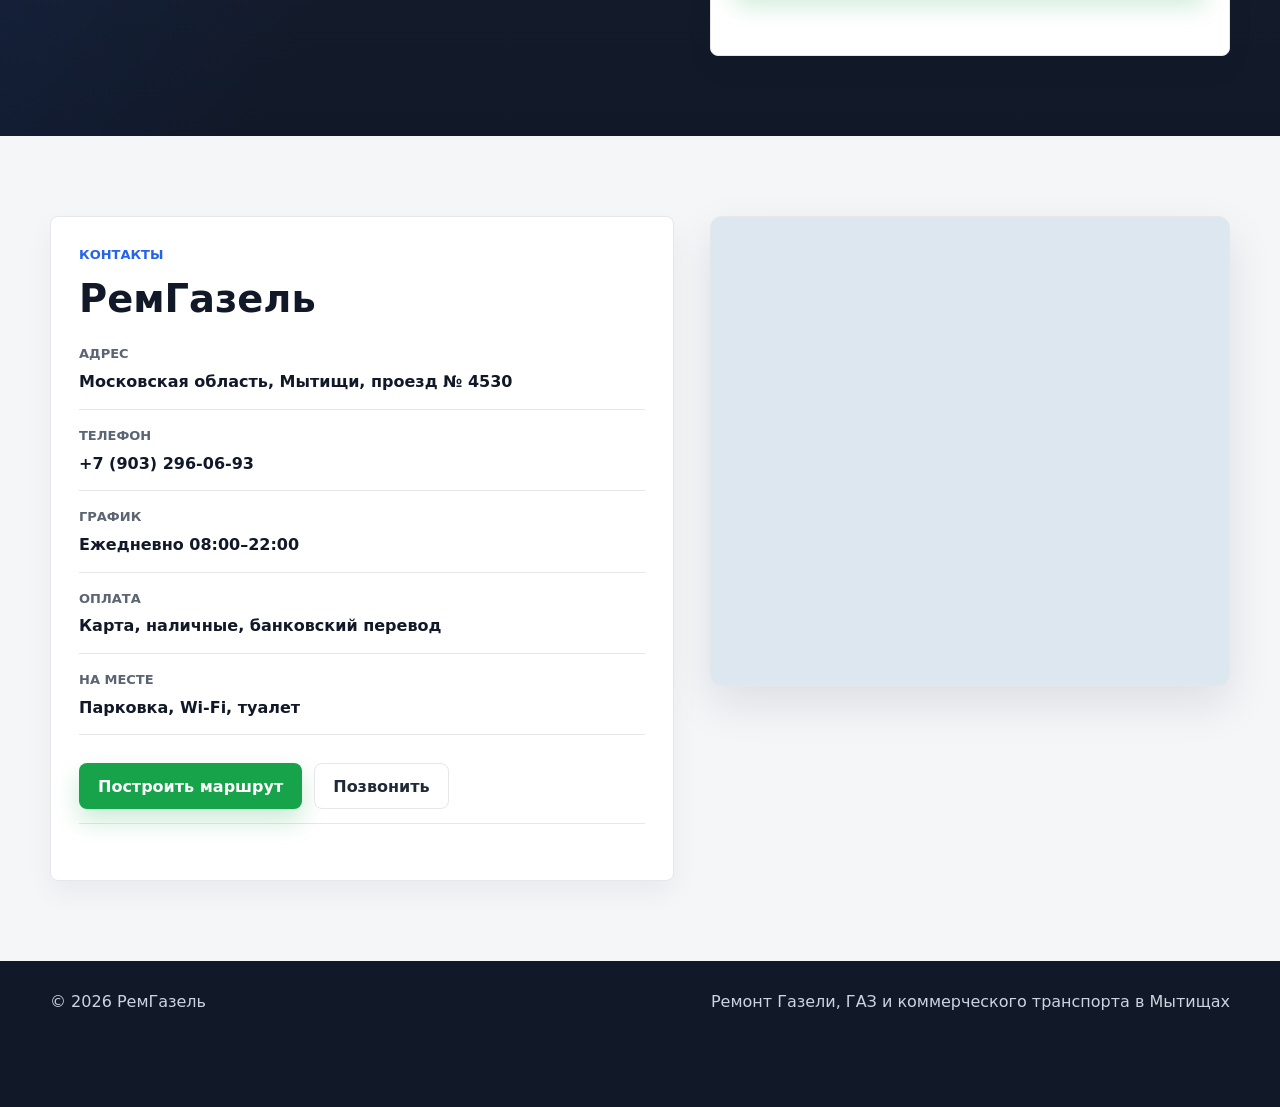
==== commit 83f3e95b: "Fix consent layout and hero form" ====
--- a/index.html
+++ b/index.html
@@ -74,38 +74,7 @@
                 </div>
             </div>
 
-            <div class="hero-panel reveal" aria-label="Сервисная панель коммерческого транспорта">
-                <div class="panel-top">
-                    <div>
-                        <span class="panel-label">Статус</span>
-                        <strong>Машина на диагностике</strong>
-                    </div>
-                    <span class="live-pill">Открыто до 22:00</span>
-                </div>
-                <div class="vehicle-card">
-                    <div class="vehicle-shape" aria-hidden="true">
-                        <span class="cab"></span>
-                        <span class="body"></span>
-                        <span class="wheel wheel-a"></span>
-                        <span class="wheel wheel-b"></span>
-                    </div>
-                    <div>
-                        <strong>Газель / ГАЗ / ГАЗон NEXT</strong>
-                        <span>Осмотр узлов перед сметой</span>
-                    </div>
-                </div>
-                <div class="diagnostic-list">
-                    <div><span>Двигатель</span><strong>проверка</strong></div>
-                    <div><span>КПП</span><strong>симптомы</strong></div>
-                    <div><span>Ходовая</span><strong>осмотр</strong></div>
-                    <div><span>Тормоза</span><strong>безопасность</strong></div>
-                </div>
-                <div class="route-line" aria-label="Маршрут ремонта">
-                    <span>Поломка</span>
-                    <span>Диагностика</span>
-                    <span>Ремонт</span>
-                    <span>В работу</span>
-                </div>
+            <div class="hero-panel reveal form-panel" aria-label="Форма заявки на ремонт">
                 <form class="lead-form hero-lead-form" data-lead-form novalidate>
                     <h3>Заявка на расчёт ремонта</h3>
                     <label>Телефон *<input name="phone" type="tel" inputmode="tel" autocomplete="tel" required placeholder="+7 900 000-00-00"></label>
@@ -117,8 +86,8 @@
                     <input type="hidden" name="utm_medium" value="">
                     <input type="hidden" name="utm_campaign" value="">
                     <label class="hp-field">Сайт<input name="website" type="text" tabindex="-1" autocomplete="off"></label>
-                    <label class="consent"><input type="checkbox" name="consent_data" value="1" required> Даю согласие на обработку персональных данных для обработки моей заявки и обратной связи.</label>
-                    <label class="consent"><input type="checkbox" name="consent_policy" value="1" required> Подтверждаю, что ознакомлен(а) с <a href="privacy.html" target="_blank" rel="noopener">Политикой обработки персональных данных</a>.</label>
+                    <label class="consent"><input type="checkbox" name="consent_data" value="1" required><span>Даю согласие на обработку персональных данных для обработки моей заявки и обратной связи.</span></label>
+                    <label class="consent"><input type="checkbox" name="consent_policy" value="1" required><span>Подтверждаю, что ознакомлен(а) с <a href="privacy.html" target="_blank" rel="noopener">Политикой обработки персональных данных</a>.</span></label>
                     <button class="btn btn-primary" type="submit">Отправить заявку</button>
                     <p class="form-message" role="status" aria-live="polite"></p>
                 </form>
@@ -366,8 +335,8 @@
                 <input type="hidden" name="utm_medium" value="">
                 <input type="hidden" name="utm_campaign" value="">
                 <label class="hp-field">Сайт<input name="website" type="text" tabindex="-1" autocomplete="off"></label>
-                <label class="consent"><input type="checkbox" name="consent_data" value="1" required> Даю согласие на обработку персональных данных для обработки моей заявки и обратной связи.</label>
-                <label class="consent"><input type="checkbox" name="consent_policy" value="1" required> Подтверждаю, что ознакомлен(а) с <a href="privacy.html" target="_blank" rel="noopener">Политикой обработки персональных данных</a>.</label>
+                <label class="consent"><input type="checkbox" name="consent_data" value="1" required><span>Даю согласие на обработку персональных данных для обработки моей заявки и обратной связи.</span></label>
+                <label class="consent"><input type="checkbox" name="consent_policy" value="1" required><span>Подтверждаю, что ознакомлен(а) с <a href="privacy.html" target="_blank" rel="noopener">Политикой обработки персональных данных</a>.</span></label>
                 <button class="btn btn-primary" type="submit">Отправить заявку мастеру</button>
                 <p class="form-message" role="status" aria-live="polite"></p>
             </form>
@@ -445,8 +414,8 @@
                         <option value="Telegram">Telegram</option>
                     </select>
                 </label>
-                <label class="consent"><input type="checkbox" name="consent_data" value="1" required> Даю согласие на обработку персональных данных для обработки моей заявки и обратной связи.</label>
-                <label class="consent"><input type="checkbox" name="consent_policy" value="1" required> Подтверждаю, что ознакомлен(а) с <a href="privacy.html" target="_blank" rel="noopener">Политикой обработки персональных данных</a>.</label>
+                <label class="consent"><input type="checkbox" name="consent_data" value="1" required><span>Даю согласие на обработку персональных данных для обработки моей заявки и обратной связи.</span></label>
+                <label class="consent"><input type="checkbox" name="consent_policy" value="1" required><span>Подтверждаю, что ознакомлен(а) с <a href="privacy.html" target="_blank" rel="noopener">Политикой обработки персональных данных</a>.</span></label>
                 <input type="hidden" name="page_url" value="">
                 <input type="hidden" name="utm_source" value="">
                 <input type="hidden" name="utm_medium" value="">
--- a/assets/css/styles.css
+++ b/assets/css/styles.css
@@ -383,6 +383,14 @@
     overflow: hidden;
 }
 
+.form-panel {
+    padding: 0;
+    background: transparent;
+    border: 0;
+    box-shadow: none;
+    overflow: visible;
+}
+
 .hero-panel::before {
     content: "";
     position: absolute;
@@ -395,6 +403,10 @@
     pointer-events: none;
 }
 
+.form-panel::before {
+    display: none;
+}
+
 .panel-top,
 .vehicle-card,
 .diagnostic-list,
@@ -528,10 +540,11 @@
 }
 
 .hero-lead-form {
-    margin-top: 18px;
-    padding: 18px;
-    background: rgba(255, 255, 255, 0.96);
-    box-shadow: none;
+    margin-top: 0;
+    padding: 26px;
+    background: #ffffff;
+    border: 1px solid #dbe4ef;
+    box-shadow: 0 24px 58px rgba(15, 23, 42, 0.14);
 }
 
 .hero-lead-form textarea {
@@ -551,7 +564,17 @@
 }
 
 .symptom-grid {
+    position: relative;
+    counter-reset: symptom;
     grid-template-columns: repeat(4, 1fr);
+    gap: 12px;
+    padding: 12px;
+    background:
+        linear-gradient(135deg, rgba(37, 99, 235, 0.08), transparent 42%),
+        linear-gradient(180deg, #ffffff, #eef4fb);
+    border: 1px solid #dbe4ef;
+    border-radius: 14px;
+    box-shadow: 0 18px 42px rgba(15, 23, 42, 0.08);
 }
 
 .symptom-card,
@@ -568,8 +591,42 @@
 }
 
 .symptom-card {
+    position: relative;
     min-height: 220px;
-    padding: 20px;
+    padding: 22px 18px 20px 70px;
+    overflow: hidden;
+    background:
+        linear-gradient(180deg, rgba(255, 255, 255, 0.98), rgba(248, 250, 252, 0.98));
+    border-color: #d8e2ef;
+    box-shadow: none;
+    counter-increment: symptom;
+}
+
+.symptom-card::before {
+    content: counter(symptom, decimal-leading-zero);
+    position: absolute;
+    left: 18px;
+    top: 22px;
+    display: grid;
+    width: 36px;
+    height: 36px;
+    place-items: center;
+    color: #fff;
+    background: var(--graphite);
+    border-radius: 8px;
+    font-size: 13px;
+    font-weight: 700;
+}
+
+.symptom-card::after {
+    content: "";
+    position: absolute;
+    left: 35px;
+    top: 66px;
+    bottom: 20px;
+    width: 2px;
+    background: linear-gradient(var(--green), rgba(37, 99, 235, 0.12));
+    border-radius: 999px;
 }
 
 .symptom-card p {
@@ -578,8 +635,14 @@
 
 .symptom-card a {
     display: inline-flex;
+    min-height: 36px;
+    align-items: center;
     margin-top: 8px;
+    padding: 7px 10px;
     color: var(--primary);
+    background: #eff6ff;
+    border: 1px solid #bfdbfe;
+    border-radius: 999px;
     font-weight: 700;
 }
 
@@ -846,7 +909,7 @@
     font-weight: 700;
 }
 
-.lead-form input,
+.lead-form input:not([type="checkbox"]),
 .lead-form textarea,
 .lead-form select {
     width: 100%;
@@ -877,7 +940,15 @@
 .consent {
     grid-template-columns: 20px 1fr;
     align-items: start;
+    column-gap: 10px;
+    row-gap: 0;
     font-weight: 600;
+    line-height: 1.45;
+}
+
+.consent span {
+    display: block;
+    min-width: 0;
 }
 
 .consent a {
@@ -888,8 +959,11 @@
 
 .consent input {
     width: 18px;
+    height: 18px;
     min-height: 18px;
     margin-top: 3px;
+    padding: 0;
+    flex: 0 0 auto;
 }
 
 .hp-field {
